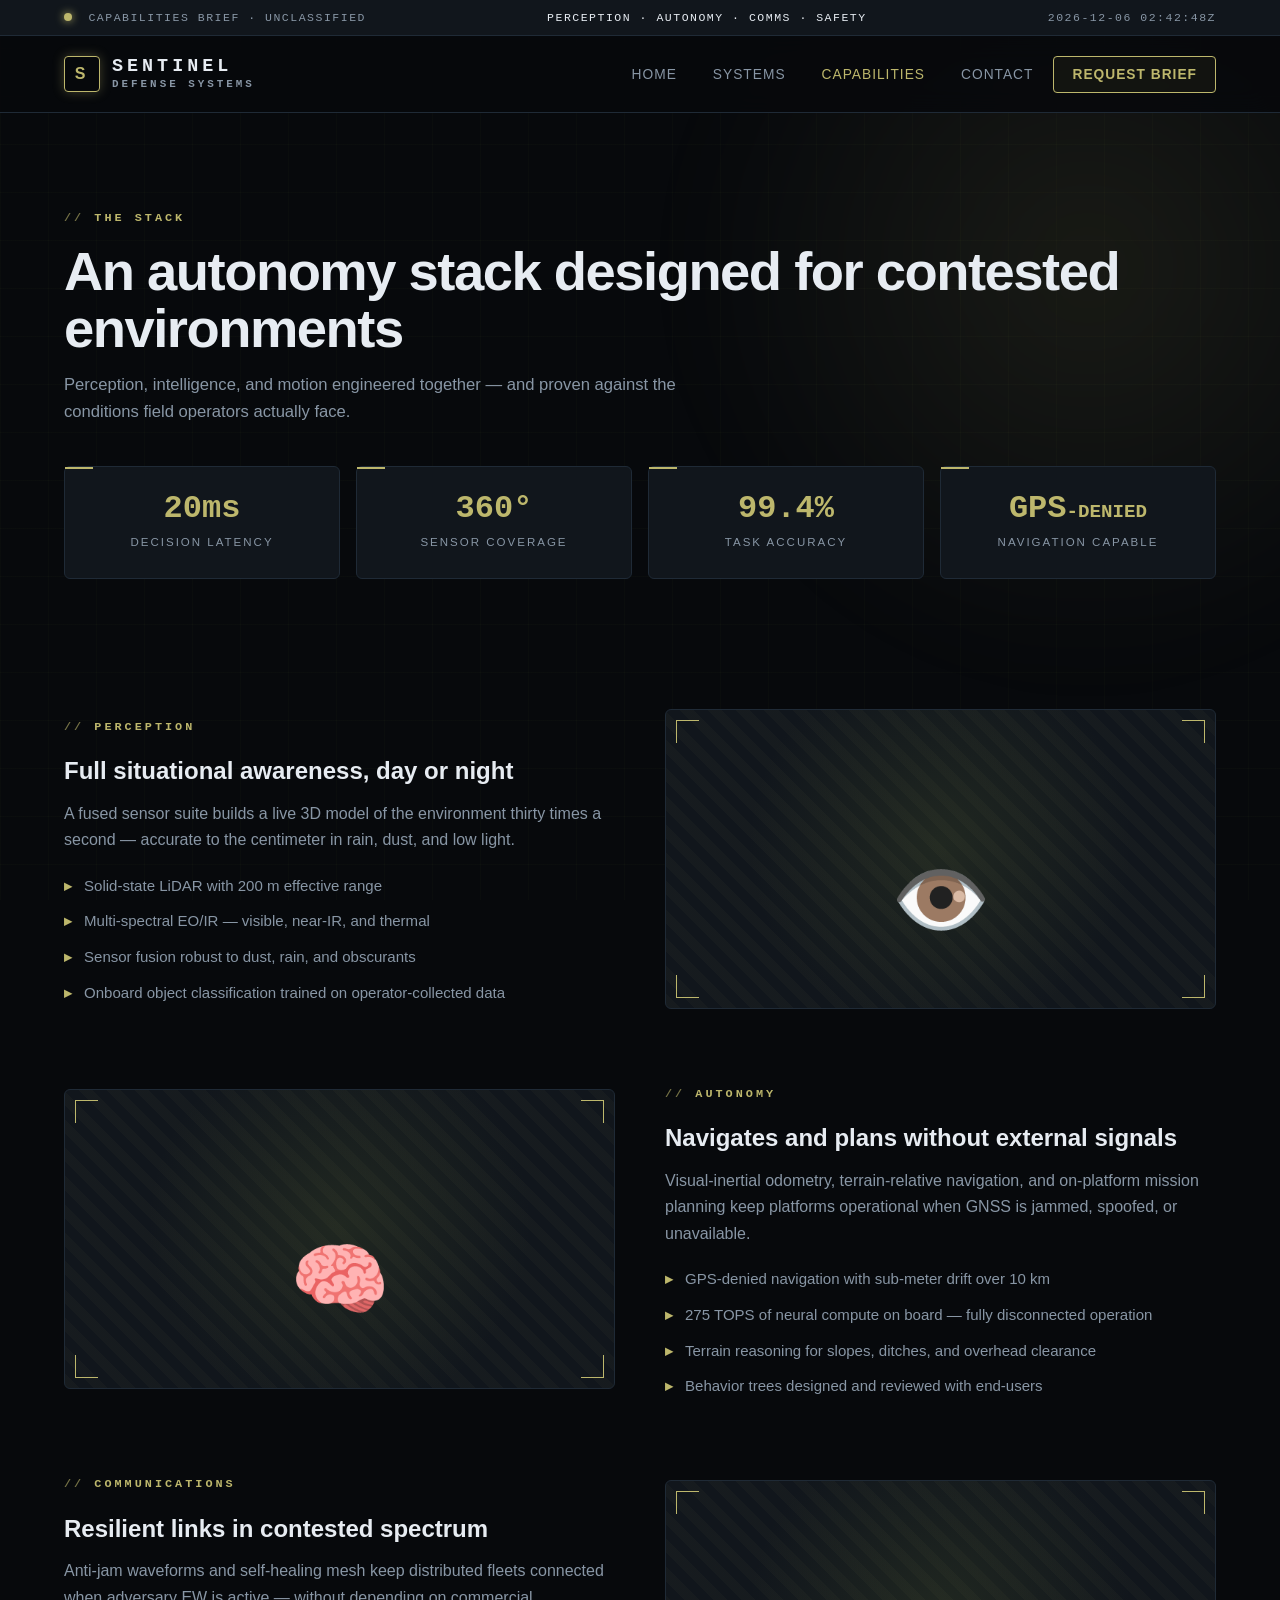
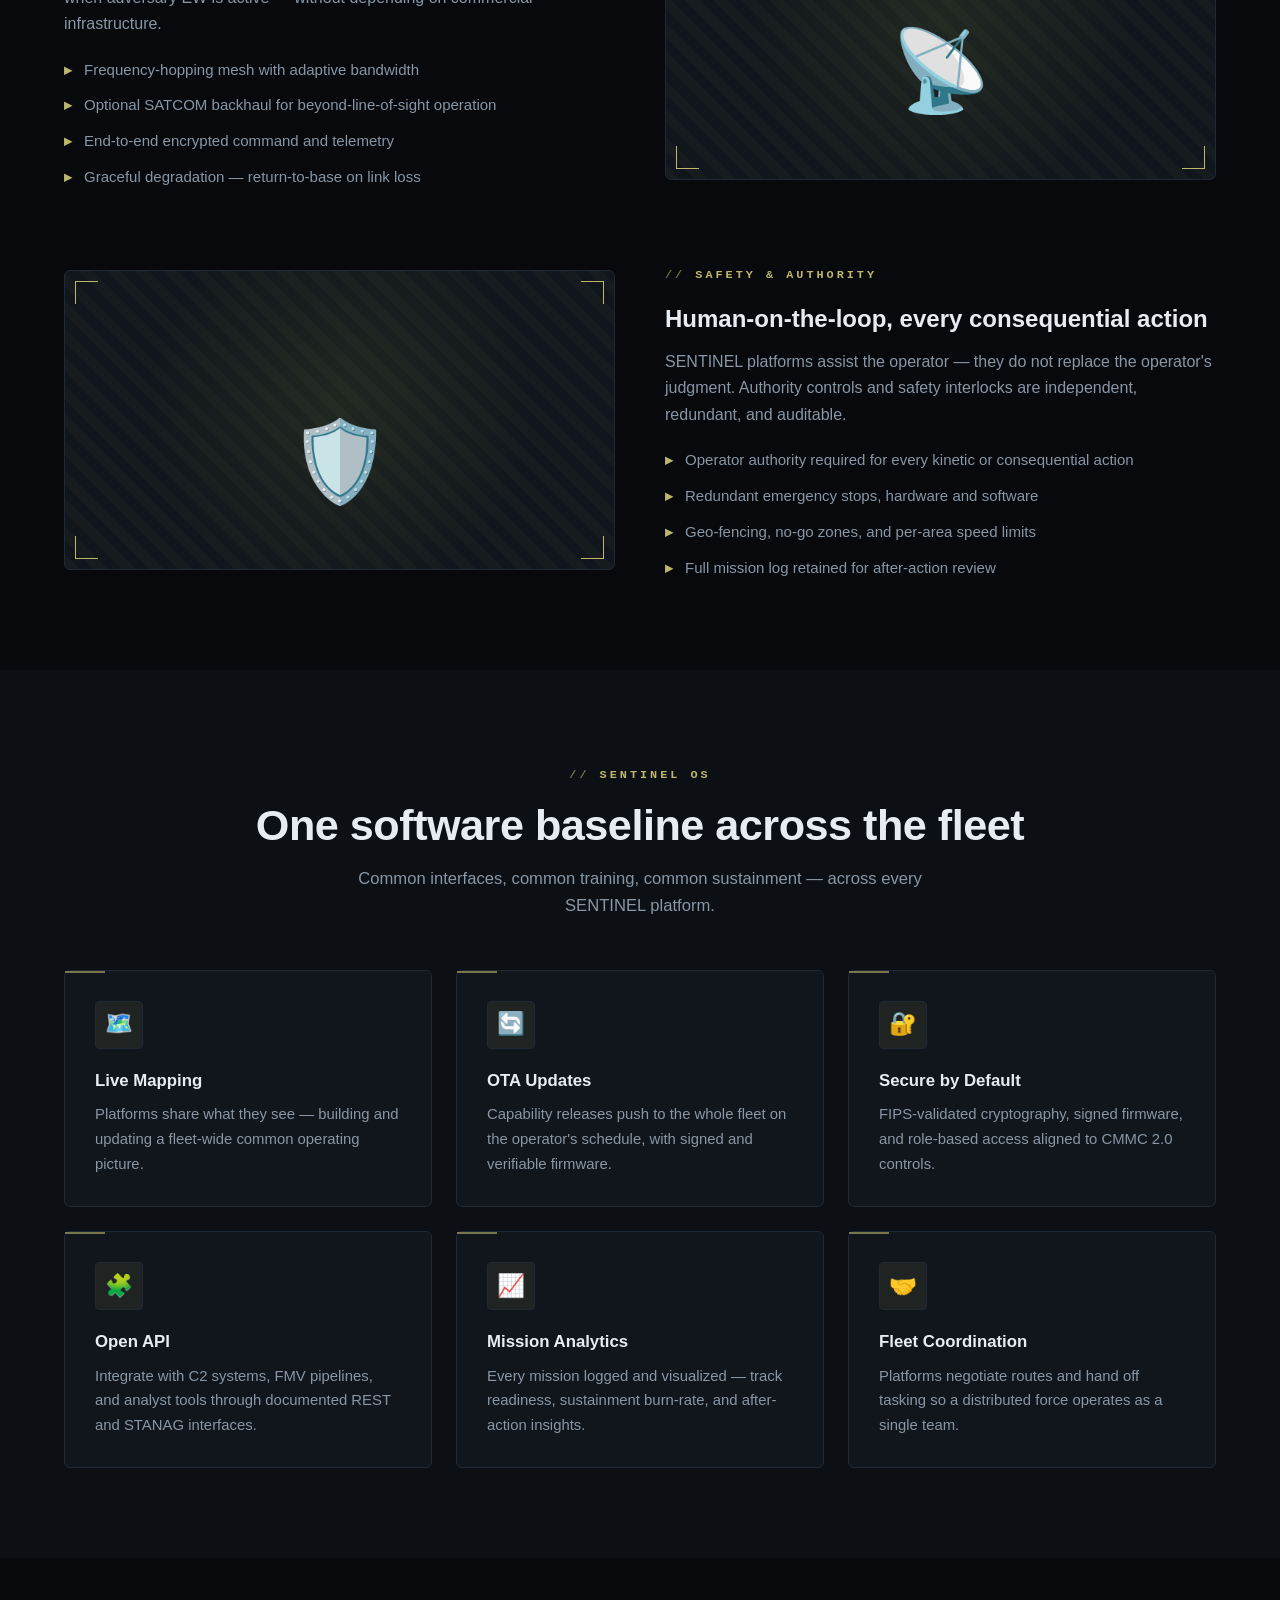
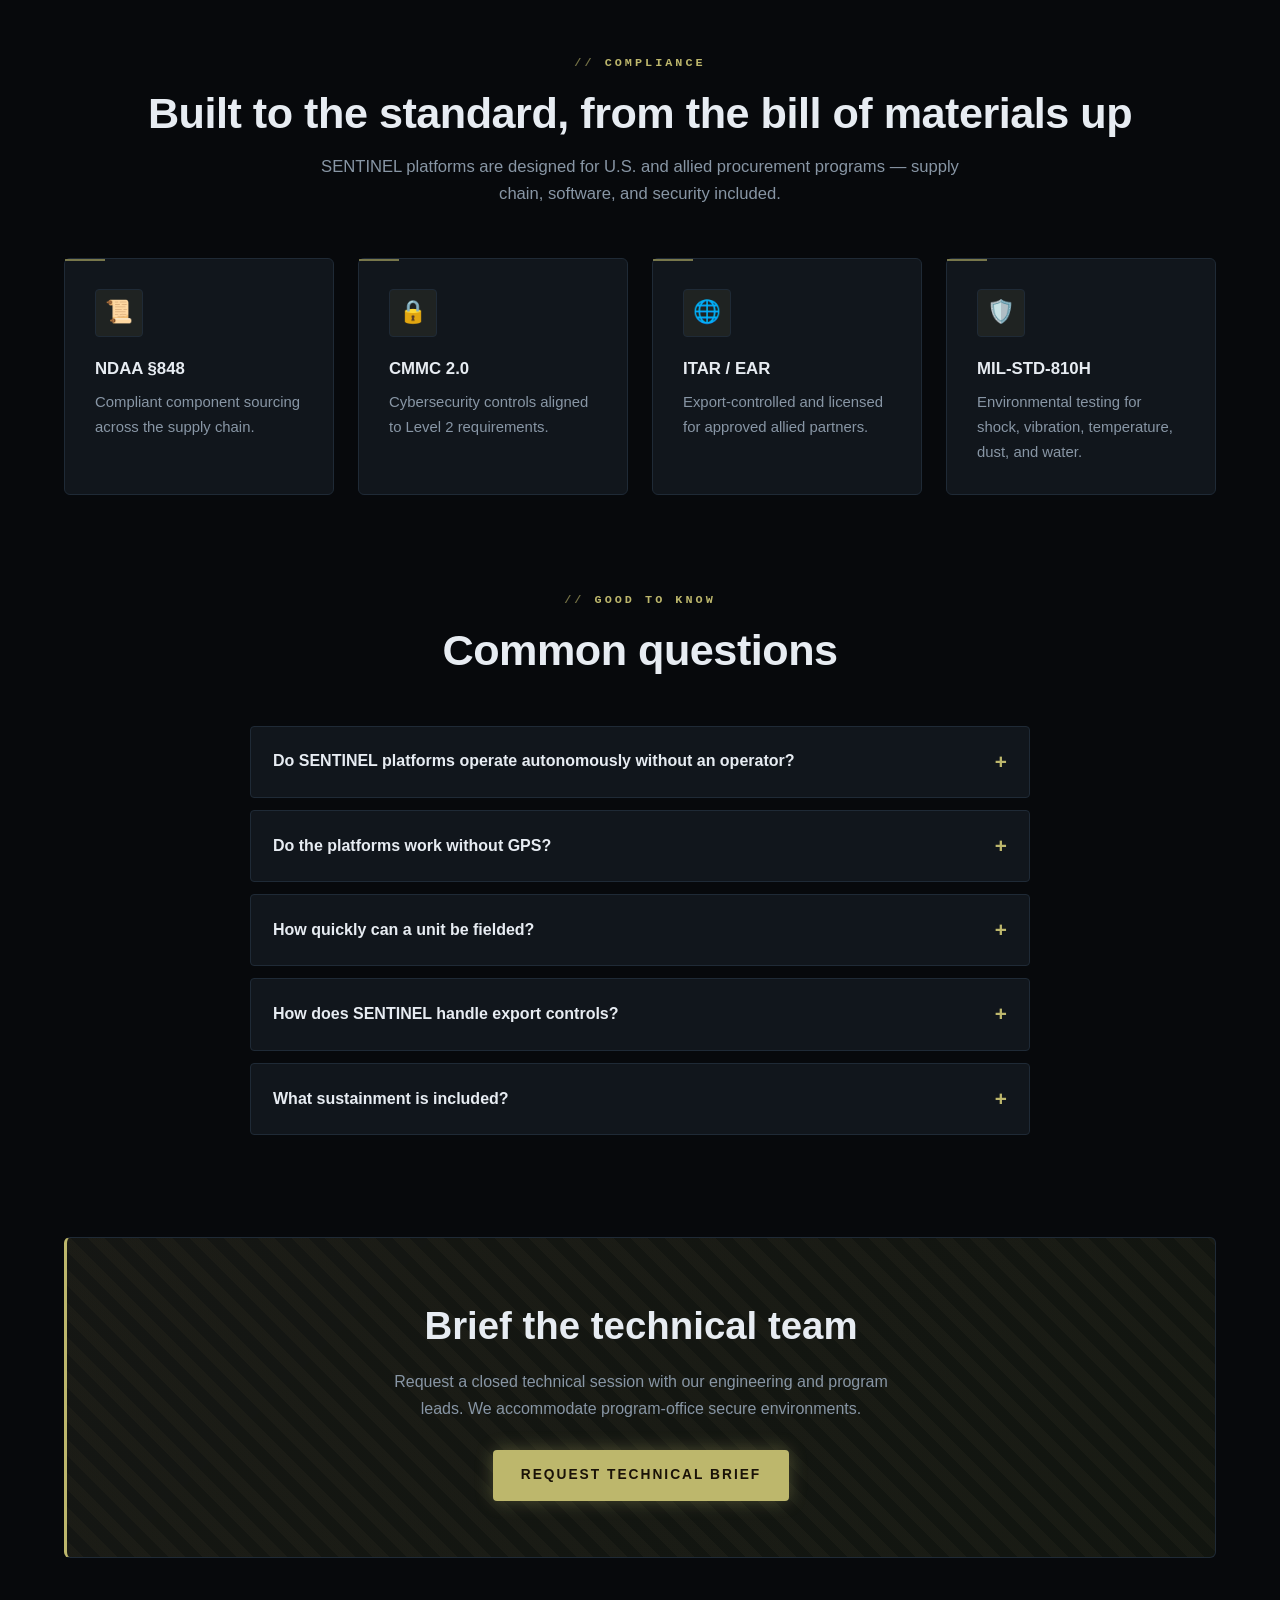
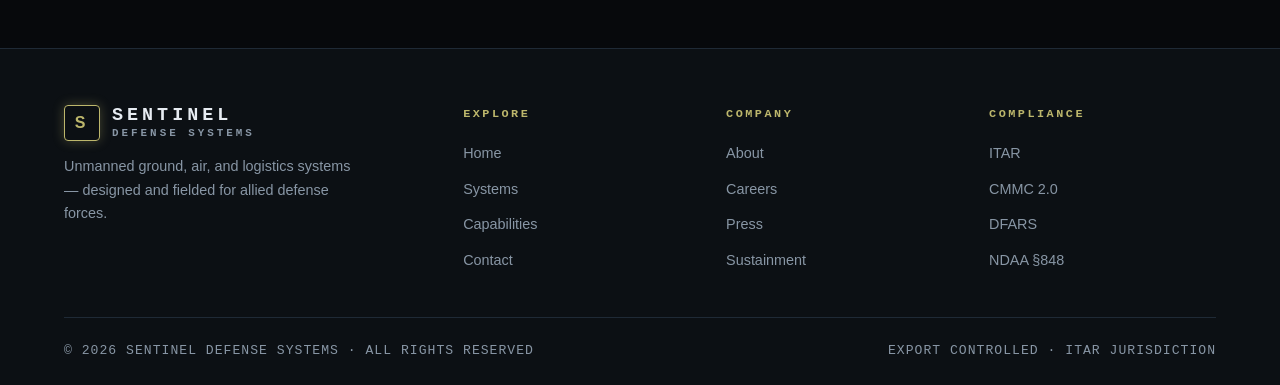
==== capabilities.html @ ebc7e2cc "Initial commit: SENTINEL Defense Systems static website Multi-page marketing site (HTML/CSS/vanilla " ====
<!DOCTYPE html>
<html lang="en">
<head>
<meta charset="UTF-8" />
<meta name="viewport" content="width=device-width, initial-scale=1.0" />
<title>Capabilities — SENTINEL Defense Systems</title>
<meta name="description" content="Inside the SENTINEL autonomy stack: GPS-denied navigation, resilient communications, onboard AI, and human-on-the-loop safety." />
<link rel="stylesheet" href="style.css" />
</head>
<body>

<!-- ALERT BAR -->
<div class="alert-bar">
  <div class="container">
    <span><span class="pulse"></span> CAPABILITIES BRIEF · UNCLASSIFIED</span>
    <span class="stat-line">PERCEPTION · AUTONOMY · COMMS · SAFETY</span>
    <span data-clock>—</span>
  </div>
</div>

<!-- NAVBAR -->
<nav class="nav">
  <div class="container nav-inner">
    <a href="index.html" class="logo">
      <span class="logo-mark">S</span>
      <div class="brand-stack">
        <span>SENTINEL</span>
        <span class="sub">DEFENSE SYSTEMS</span>
      </div>
    </a>
    <button class="nav-toggle" aria-label="Menu">☰</button>
    <ul class="nav-links">
      <li><a href="index.html">Home</a></li>
      <li><a href="systems.html">Systems</a></li>
      <li><a href="capabilities.html" class="active">Capabilities</a></li>
      <li><a href="contact.html">Contact</a></li>
      <li><a href="contact.html" class="nav-cta">Request Brief</a></li>
    </ul>
  </div>
</nav>

<!-- PAGE HERO -->
<header class="hero" style="padding:90px 0 40px;">
  <div class="container">
    <div class="section-head reveal" style="margin-bottom:0;">
      <span class="eyebrow">The Stack</span>
      <h1 class="section-title" style="font-size:clamp(2.2rem,4.6vw,3.4rem);">An autonomy stack designed for contested environments</h1>
      <p class="section-intro">Perception, intelligence, and motion engineered together — and proven against the conditions field operators actually face.</p>
    </div>
    <div class="metric-bar">
      <div class="metric reveal"><div class="big"><span data-count="20" data-suffix="ms">0</span></div><div class="cap">Decision latency</div></div>
      <div class="metric reveal"><div class="big"><span data-count="360" data-suffix="°">0</span></div><div class="cap">Sensor coverage</div></div>
      <div class="metric reveal"><div class="big"><span data-count="99.4" data-suffix="%">0</span></div><div class="cap">Task accuracy</div></div>
      <div class="metric reveal"><div class="big">GPS<span style="font-size:1.2rem;">-DENIED</span></div><div class="cap">Navigation capable</div></div>
    </div>
  </div>
</header>

<!-- CAPABILITY ROWS -->
<section>
  <div class="container">

    <div class="spec-row reveal">
      <div class="spec-text">
        <span class="eyebrow">Perception</span>
        <h3>Full situational awareness, day or night</h3>
        <p>A fused sensor suite builds a live 3D model of the environment thirty times a second — accurate to the centimeter in rain, dust, and low light.</p>
        <ul class="spec-list">
          <li>Solid-state LiDAR with 200 m effective range</li>
          <li>Multi-spectral EO/IR — visible, near-IR, and thermal</li>
          <li>Sensor fusion robust to dust, rain, and obscurants</li>
          <li>Onboard object classification trained on operator-collected data</li>
        </ul>
      </div>
      <div class="spec-visual"><span class="frame-corners"></span>👁️</div>
    </div>

    <div class="spec-row reverse reveal">
      <div class="spec-text">
        <span class="eyebrow">Autonomy</span>
        <h3>Navigates and plans without external signals</h3>
        <p>Visual-inertial odometry, terrain-relative navigation, and on-platform mission planning keep platforms operational when GNSS is jammed, spoofed, or unavailable.</p>
        <ul class="spec-list">
          <li>GPS-denied navigation with sub-meter drift over 10 km</li>
          <li>275 TOPS of neural compute on board — fully disconnected operation</li>
          <li>Terrain reasoning for slopes, ditches, and overhead clearance</li>
          <li>Behavior trees designed and reviewed with end-users</li>
        </ul>
      </div>
      <div class="spec-visual"><span class="frame-corners"></span>🧠</div>
    </div>

    <div class="spec-row reveal">
      <div class="spec-text">
        <span class="eyebrow">Communications</span>
        <h3>Resilient links in contested spectrum</h3>
        <p>Anti-jam waveforms and self-healing mesh keep distributed fleets connected when adversary EW is active — without depending on commercial infrastructure.</p>
        <ul class="spec-list">
          <li>Frequency-hopping mesh with adaptive bandwidth</li>
          <li>Optional SATCOM backhaul for beyond-line-of-sight operation</li>
          <li>End-to-end encrypted command and telemetry</li>
          <li>Graceful degradation — return-to-base on link loss</li>
        </ul>
      </div>
      <div class="spec-visual"><span class="frame-corners"></span>📡</div>
    </div>

    <div class="spec-row reverse reveal">
      <div class="spec-text">
        <span class="eyebrow">Safety &amp; Authority</span>
        <h3>Human-on-the-loop, every consequential action</h3>
        <p>SENTINEL platforms assist the operator — they do not replace the operator's judgment. Authority controls and safety interlocks are independent, redundant, and auditable.</p>
        <ul class="spec-list">
          <li>Operator authority required for every kinetic or consequential action</li>
          <li>Redundant emergency stops, hardware and software</li>
          <li>Geo-fencing, no-go zones, and per-area speed limits</li>
          <li>Full mission log retained for after-action review</li>
        </ul>
      </div>
      <div class="spec-visual"><span class="frame-corners"></span>🛡️</div>
    </div>

  </div>
</section>

<!-- STACK / OS -->
<section style="background:var(--bg-2);">
  <div class="container">
    <div class="section-head center reveal">
      <span class="eyebrow">SENTINEL OS</span>
      <h2 class="section-title">One software baseline across the fleet</h2>
      <p class="section-intro">Common interfaces, common training, common sustainment — across every SENTINEL platform.</p>
    </div>
    <div class="grid grid-3">
      <div class="card reveal">
        <div class="ico">🗺️</div>
        <h3>Live Mapping</h3>
        <p>Platforms share what they see — building and updating a fleet-wide common operating picture.</p>
      </div>
      <div class="card reveal">
        <div class="ico">🔄</div>
        <h3>OTA Updates</h3>
        <p>Capability releases push to the whole fleet on the operator's schedule, with signed and verifiable firmware.</p>
      </div>
      <div class="card reveal">
        <div class="ico">🔐</div>
        <h3>Secure by Default</h3>
        <p>FIPS-validated cryptography, signed firmware, and role-based access aligned to CMMC 2.0 controls.</p>
      </div>
      <div class="card reveal">
        <div class="ico">🧩</div>
        <h3>Open API</h3>
        <p>Integrate with C2 systems, FMV pipelines, and analyst tools through documented REST and STANAG interfaces.</p>
      </div>
      <div class="card reveal">
        <div class="ico">📈</div>
        <h3>Mission Analytics</h3>
        <p>Every mission logged and visualized — track readiness, sustainment burn-rate, and after-action insights.</p>
      </div>
      <div class="card reveal">
        <div class="ico">🤝</div>
        <h3>Fleet Coordination</h3>
        <p>Platforms negotiate routes and hand off tasking so a distributed force operates as a single team.</p>
      </div>
    </div>
  </div>
</section>

<!-- COMPLIANCE -->
<section>
  <div class="container">
    <div class="section-head center reveal">
      <span class="eyebrow">Compliance</span>
      <h2 class="section-title">Built to the standard, from the bill of materials up</h2>
      <p class="section-intro">SENTINEL platforms are designed for U.S. and allied procurement programs — supply chain, software, and security included.</p>
    </div>
    <div class="grid grid-4">
      <div class="card reveal"><div class="ico">📜</div><h3>NDAA §848</h3><p>Compliant component sourcing across the supply chain.</p></div>
      <div class="card reveal"><div class="ico">🔒</div><h3>CMMC 2.0</h3><p>Cybersecurity controls aligned to Level 2 requirements.</p></div>
      <div class="card reveal"><div class="ico">🌐</div><h3>ITAR / EAR</h3><p>Export-controlled and licensed for approved allied partners.</p></div>
      <div class="card reveal"><div class="ico">🛡️</div><h3>MIL-STD-810H</h3><p>Environmental testing for shock, vibration, temperature, dust, and water.</p></div>
    </div>
  </div>
</section>

<!-- FAQ -->
<section style="padding-top:0;">
  <div class="container">
    <div class="section-head center reveal">
      <span class="eyebrow">Good to know</span>
      <h2 class="section-title">Common questions</h2>
    </div>
    <div style="max-width:780px;margin:0 auto;">
      <div class="faq-item reveal">
        <div class="faq-q">Do SENTINEL platforms operate autonomously without an operator? <span class="plus">+</span></div>
        <div class="faq-a">Platforms execute navigation, mapping, and sensor tasks autonomously, but every consequential action — kinetic effects, payload release, or interaction with humans — requires explicit operator authority. We design for human-on-the-loop, not human-out-of-the-loop.</div>
      </div>
      <div class="faq-item reveal">
        <div class="faq-q">Do the platforms work without GPS? <span class="plus">+</span></div>
        <div class="faq-a">Yes. Visual-inertial odometry and terrain-relative navigation maintain sub-meter accuracy over kilometers in GNSS-denied environments. GPS is used when available but never required.</div>
      </div>
      <div class="faq-item reveal">
        <div class="faq-q">How quickly can a unit be fielded? <span class="plus">+</span></div>
        <div class="faq-a">Crate to operational in under an hour with a two-person team. Initial operator training is a two-day course; sustainment training is built into the platform itself.</div>
      </div>
      <div class="faq-item reveal">
        <div class="faq-q">How does SENTINEL handle export controls? <span class="plus">+</span></div>
        <div class="faq-a">All SENTINEL platforms are export controlled under ITAR. International sales require an approved license. We work with partner-nation procurement offices and FMS channels throughout the process.</div>
      </div>
      <div class="faq-item reveal">
        <div class="faq-q">What sustainment is included? <span class="plus">+</span></div>
        <div class="faq-a">Every unit ships with five years of spares, training, and 24/7 engineering support. Mean repair time is under two hours at the field level using line-replaceable units.</div>
      </div>
    </div>
  </div>
</section>

<!-- CTA -->
<section style="padding-top:0;">
  <div class="container">
    <div class="cta-strip reveal">
      <h2>Brief the technical team</h2>
      <p>Request a closed technical session with our engineering and program leads. We accommodate program-office secure environments.</p>
      <a href="contact.html" class="btn btn-primary">Request Technical Brief</a>
    </div>
  </div>
</section>

<!-- FOOTER -->
<footer class="footer">
  <div class="container">
    <div class="footer-grid">
      <div>
        <a href="index.html" class="logo">
          <span class="logo-mark">S</span>
          <div class="brand-stack">
            <span>SENTINEL</span>
            <span class="sub">DEFENSE SYSTEMS</span>
          </div>
        </a>
        <p class="tag">Unmanned ground, air, and logistics systems — designed and fielded for allied defense forces.</p>
      </div>
      <div>
        <h4>Explore</h4>
        <ul>
          <li><a href="index.html">Home</a></li>
          <li><a href="systems.html">Systems</a></li>
          <li><a href="capabilities.html">Capabilities</a></li>
          <li><a href="contact.html">Contact</a></li>
        </ul>
      </div>
      <div>
        <h4>Company</h4>
        <ul>
          <li><a href="index.html#about">About</a></li>
          <li><a href="contact.html">Careers</a></li>
          <li><a href="contact.html">Press</a></li>
          <li><a href="contact.html">Sustainment</a></li>
        </ul>
      </div>
      <div>
        <h4>Compliance</h4>
        <ul>
          <li><a href="contact.html">ITAR</a></li>
          <li><a href="contact.html">CMMC 2.0</a></li>
          <li><a href="contact.html">DFARS</a></li>
          <li><a href="contact.html">NDAA §848</a></li>
        </ul>
      </div>
    </div>
    <div class="footer-bottom">
      <span>© <span data-year>2026</span> SENTINEL DEFENSE SYSTEMS · ALL RIGHTS RESERVED</span>
      <span>EXPORT CONTROLLED · ITAR JURISDICTION</span>
    </div>
  </div>
</footer>

<script src="script.js"></script>
</body>
</html>
---- style.css ----
/* ============================================
   SENTINEL Defense Systems — Tactical Dark Theme
   Shared stylesheet for all pages
   ============================================ */

:root {
  --bg: #07090c;
  --bg-2: #0c1014;
  --panel: #11161c;
  --panel-2: #161d24;
  --border: #1f2a36;
  --text: #e7ecf2;
  --muted: #8896a5;
  --amber: #BDB76C;
  --amber-dim: #8a8447;
  --olive: #708238;
  --steel: #6b8aa6;
  --danger: #c64a3b;
  --glow: rgba(189, 183, 108, 0.32);
  --radius: 6px;
  --maxw: 1200px;
  --font: "Inter", "Segoe UI", "Helvetica Neue", Arial, sans-serif;
  --mono: "JetBrains Mono", "Consolas", "Menlo", monospace;
}

* { margin: 0; padding: 0; box-sizing: border-box; }

html { scroll-behavior: smooth; }

body {
  background: var(--bg);
  color: var(--text);
  font-family: var(--font);
  line-height: 1.65;
  overflow-x: hidden;
  -webkit-font-smoothing: antialiased;
}

/* Tactical grid + topo backdrop */
body::before {
  content: "";
  position: fixed;
  inset: 0;
  background-image:
    linear-gradient(rgba(112, 130, 56, 0.04) 1px, transparent 1px),
    linear-gradient(90deg, rgba(112, 130, 56, 0.04) 1px, transparent 1px);
  background-size: 48px 48px;
  z-index: -2;
  pointer-events: none;
}
body::after {
  content: "";
  position: fixed;
  top: -20%;
  right: -20%;
  width: 70vw;
  height: 70vw;
  background:
    radial-gradient(circle, rgba(189, 183, 108, 0.10), transparent 65%);
  filter: blur(40px);
  z-index: -1;
  pointer-events: none;
}

a { color: inherit; text-decoration: none; }
img { max-width: 100%; display: block; }

.container {
  width: 100%;
  max-width: var(--maxw);
  margin: 0 auto;
  padding: 0 24px;
}

/* ============================================
   ALERT BAR
   ============================================ */
.alert-bar {
  background: var(--panel);
  border-bottom: 1px solid var(--border);
  font-family: var(--mono);
  font-size: 0.72rem;
  letter-spacing: 1.5px;
  text-transform: uppercase;
  color: var(--muted);
}
.alert-bar .container {
  display: flex;
  justify-content: space-between;
  align-items: center;
  padding-top: 8px;
  padding-bottom: 8px;
  flex-wrap: wrap;
  gap: 8px;
}
.alert-bar .pulse {
  display: inline-block;
  width: 8px;
  height: 8px;
  border-radius: 50%;
  background: var(--amber);
  margin-right: 8px;
  box-shadow: 0 0 8px var(--amber);
  animation: pulse 2s ease-in-out infinite;
}
@keyframes pulse {
  0%,100% { opacity: 1; }
  50% { opacity: 0.35; }
}
.alert-bar .stat-line { color: var(--text); }
.alert-bar .stat-line strong { color: var(--amber); font-weight: 600; }

/* ============================================
   NAVBAR
   ============================================ */
.nav {
  position: sticky;
  top: 0;
  z-index: 100;
  background: rgba(7, 9, 12, 0.88);
  backdrop-filter: blur(12px);
  border-bottom: 1px solid var(--border);
}
.nav-inner {
  display: flex;
  align-items: center;
  justify-content: space-between;
  height: 76px;
}
.logo {
  display: flex;
  align-items: center;
  gap: 12px;
  font-weight: 800;
  font-size: 1.15rem;
  letter-spacing: 4px;
  font-family: var(--mono);
}
.logo-mark {
  width: 36px;
  height: 36px;
  display: grid;
  place-items: center;
  border: 1.5px solid var(--amber);
  border-radius: 4px;
  color: var(--amber);
  box-shadow: 0 0 12px var(--glow);
  font-size: 1rem;
  font-family: var(--font);
  font-weight: 800;
}
.logo .sub {
  color: var(--muted);
  font-size: 0.68rem;
  letter-spacing: 3px;
  display: block;
  margin-top: 2px;
}
.logo .brand-stack { line-height: 1; }
.logo .brand-stack span:first-child { color: var(--text); }

.nav-links {
  display: flex;
  gap: 4px;
  list-style: none;
  align-items: center;
}
.nav-links a {
  padding: 9px 16px;
  border-radius: 4px;
  font-size: 0.86rem;
  font-weight: 500;
  letter-spacing: 1px;
  text-transform: uppercase;
  color: var(--muted);
  transition: color 0.2s, background 0.2s;
}
.nav-links a:hover { color: var(--text); background: var(--panel-2); }
.nav-links a.active { color: var(--amber); }

.nav-cta {
  padding: 10px 18px !important;
  border: 1px solid var(--amber);
  border-radius: 4px;
  color: var(--amber) !important;
  background: rgba(189, 183, 108, 0.06);
  font-weight: 700 !important;
}
.nav-cta:hover {
  background: var(--amber) !important;
  color: #1a1207 !important;
  box-shadow: 0 0 18px var(--glow);
}

.nav-toggle {
  display: none;
  background: none;
  border: 1px solid var(--border);
  border-radius: 4px;
  color: var(--text);
  font-size: 1.4rem;
  width: 44px;
  height: 44px;
  cursor: pointer;
}

/* ============================================
   BUTTONS
   ============================================ */
.btn {
  display: inline-block;
  padding: 14px 28px;
  border-radius: 4px;
  font-weight: 700;
  font-size: 0.86rem;
  letter-spacing: 2px;
  text-transform: uppercase;
  cursor: pointer;
  border: none;
  transition: transform 0.15s, box-shadow 0.2s, background 0.2s;
}
.btn-primary {
  background: var(--amber);
  color: #1a1207;
  box-shadow: 0 0 18px var(--glow);
}
.btn-primary:hover { transform: translateY(-2px); box-shadow: 0 0 28px var(--glow); }
.btn-ghost {
  background: transparent;
  border: 1px solid var(--border);
  color: var(--text);
}
.btn-ghost:hover { border-color: var(--amber); color: var(--amber); }

/* ============================================
   SECTION HELPERS
   ============================================ */
section { padding: 90px 0; position: relative; }

.eyebrow {
  display: inline-block;
  font-family: var(--mono);
  font-size: 0.74rem;
  letter-spacing: 3px;
  text-transform: uppercase;
  color: var(--amber);
  font-weight: 600;
  margin-bottom: 14px;
}
.eyebrow::before { content: "// "; opacity: 0.6; }

.section-title {
  font-size: clamp(1.8rem, 3.6vw, 2.7rem);
  font-weight: 800;
  line-height: 1.18;
  letter-spacing: -0.5px;
}
.section-intro {
  color: var(--muted);
  max-width: 640px;
  margin-top: 14px;
  font-size: 1.04rem;
}
.section-head { margin-bottom: 50px; }
.center { text-align: center; }
.center .section-intro { margin-left: auto; margin-right: auto; }

/* ============================================
   HERO
   ============================================ */
.hero {
  padding: 100px 0 90px;
  position: relative;
  overflow: hidden;
}
.hero-grid {
  display: grid;
  grid-template-columns: 1.05fr 0.95fr;
  gap: 56px;
  align-items: center;
}
.hero-badge {
  display: inline-flex;
  align-items: center;
  gap: 10px;
  padding: 7px 16px;
  border: 1px solid var(--border);
  border-radius: 4px;
  font-family: var(--mono);
  font-size: 0.74rem;
  letter-spacing: 2px;
  text-transform: uppercase;
  color: var(--muted);
  margin-bottom: 22px;
  background: var(--panel);
}
.hero-badge .dot {
  width: 8px; height: 8px; border-radius: 50%;
  background: var(--amber);
  box-shadow: 0 0 10px var(--amber);
}
.hero h1 {
  font-size: clamp(2.4rem, 5.4vw, 4rem);
  font-weight: 800;
  line-height: 1.05;
  letter-spacing: -1.5px;
}
.hero h1 .accent {
  color: var(--amber);
  position: relative;
  display: inline-block;
}
.hero p.lead {
  color: var(--muted);
  font-size: 1.12rem;
  margin: 22px 0 32px;
  max-width: 520px;
}
.hero-actions { display: flex; gap: 14px; flex-wrap: wrap; }
.hero-stats {
  display: flex;
  gap: 40px;
  margin-top: 50px;
  flex-wrap: wrap;
  padding-top: 30px;
  border-top: 1px solid var(--border);
}
.stat .num {
  font-family: var(--mono);
  font-size: 1.85rem;
  font-weight: 700;
  color: var(--amber);
  line-height: 1;
}
.stat .label {
  font-size: 0.74rem;
  color: var(--muted);
  letter-spacing: 2px;
  text-transform: uppercase;
  margin-top: 6px;
}

/* Hero visual — targeting reticle */
.hero-visual {
  position: relative;
  height: 440px;
  display: grid;
  place-items: center;
}
.reticle {
  width: 320px;
  height: 320px;
  border: 1.5px solid var(--amber);
  border-radius: 50%;
  position: relative;
  box-shadow: 0 0 50px rgba(189, 183, 108, 0.2), inset 0 0 50px rgba(0,0,0,0.6);
  background:
    radial-gradient(circle at 45% 40%, rgba(189,183,108,0.10), transparent 65%),
    radial-gradient(circle at 65% 70%, rgba(112,130,56,0.18), transparent 60%),
    var(--panel);
  display: grid;
  place-items: center;
}
.reticle::before, .reticle::after {
  content: "";
  position: absolute;
  background: var(--amber);
  opacity: 0.7;
}
.reticle::before { left: 50%; top: -16px; bottom: -16px; width: 1px; transform: translateX(-50%); }
.reticle::after { top: 50%; left: -16px; right: -16px; height: 1px; transform: translateY(-50%); }
.reticle .inner {
  width: 90px;
  height: 90px;
  border: 1px dashed var(--amber);
  border-radius: 50%;
  display: grid;
  place-items: center;
  font-size: 2.6rem;
  animation: pulse 3s ease-in-out infinite;
}
.ring {
  position: absolute;
  border: 1px dashed var(--amber-dim);
  border-radius: 50%;
  opacity: 0.35;
}
.ring.r1 { width: 380px; height: 380px; animation: spin 22s linear infinite; }
.ring.r2 { width: 450px; height: 450px; border-style: dotted; animation: spin 32s linear infinite reverse; }
.coord {
  position: absolute;
  font-family: var(--mono);
  font-size: 0.7rem;
  color: var(--amber);
  opacity: 0.8;
  letter-spacing: 1px;
}
.coord.tl { top: 10px; left: 10px; }
.coord.tr { top: 10px; right: 10px; }
.coord.bl { bottom: 10px; left: 10px; }
.coord.br { bottom: 10px; right: 10px; }

@keyframes spin { to { transform: rotate(360deg); } }

/* ============================================
   ABOUT
   ============================================ */
.about-grid {
  display: grid;
  grid-template-columns: 1fr 1fr;
  gap: 60px;
  align-items: center;
}
.about-visual {
  background: var(--panel);
  border: 1px solid var(--border);
  border-radius: var(--radius);
  padding: 36px;
  display: grid;
  grid-template-columns: 1fr 1fr;
  gap: 16px;
}
.about-cell {
  background: var(--panel-2);
  border: 1px solid var(--border);
  border-radius: 4px;
  padding: 22px 18px;
  text-align: center;
}
.about-cell .ico { font-size: 1.7rem; }
.about-cell .t { font-weight: 700; margin-top: 8px; font-size: 0.95rem; }
.about-cell .d { font-size: 0.78rem; color: var(--muted); font-family: var(--mono); letter-spacing: 1px; margin-top: 2px; }

.about-text h3 {
  margin-top: 26px;
  font-size: 1.1rem;
  font-family: var(--mono);
  letter-spacing: 1.5px;
  text-transform: uppercase;
  color: var(--amber);
}
.about-text p { color: var(--muted); margin-top: 8px; }

/* ============================================
   CARDS / GRID
   ============================================ */
.grid {
  display: grid;
  gap: 24px;
}
.grid-3 { grid-template-columns: repeat(3, 1fr); }
.grid-2 { grid-template-columns: repeat(2, 1fr); }
.grid-4 { grid-template-columns: repeat(4, 1fr); }

.card {
  background: var(--panel);
  border: 1px solid var(--border);
  border-radius: var(--radius);
  padding: 30px;
  transition: transform 0.2s, border-color 0.2s, box-shadow 0.2s;
  position: relative;
}
.card::before {
  content: "";
  position: absolute;
  top: 0; left: 0;
  width: 40px;
  height: 2px;
  background: var(--amber);
  opacity: 0.6;
}
.card:hover {
  transform: translateY(-4px);
  border-color: var(--amber-dim);
  box-shadow: 0 14px 40px rgba(0, 0, 0, 0.5);
}
.card .ico {
  width: 48px;
  height: 48px;
  display: grid;
  place-items: center;
  border-radius: 4px;
  background: rgba(189, 183, 108, 0.08);
  border: 1px solid var(--border);
  font-size: 1.4rem;
  margin-bottom: 18px;
}
.card h3 { font-size: 1.05rem; font-weight: 700; }
.card p { color: var(--muted); margin-top: 8px; font-size: 0.93rem; }

/* System / product cards */
.product-card {
  background: var(--panel);
  border: 1px solid var(--border);
  border-radius: var(--radius);
  overflow: hidden;
  transition: transform 0.2s, border-color 0.2s, box-shadow 0.2s;
  position: relative;
}
.product-card::before {
  content: "";
  position: absolute;
  top: 0; left: 0;
  width: 60px;
  height: 2px;
  background: var(--amber);
  z-index: 2;
}
.product-card:hover {
  transform: translateY(-4px);
  border-color: var(--amber-dim);
  box-shadow: 0 16px 44px rgba(0,0,0,0.55);
}
.product-art {
  height: 210px;
  display: grid;
  place-items: center;
  font-size: 4.4rem;
  background:
    repeating-linear-gradient(45deg, rgba(189,183,108,0.03) 0 10px, transparent 10px 20px),
    radial-gradient(circle at 50% 50%, rgba(189,183,108,0.12), transparent 65%),
    var(--panel-2);
  border-bottom: 1px solid var(--border);
  position: relative;
}
.product-art .designation {
  position: absolute;
  top: 14px;
  right: 14px;
  font-family: var(--mono);
  font-size: 0.7rem;
  letter-spacing: 1.5px;
  color: var(--amber);
  background: rgba(0,0,0,0.5);
  padding: 4px 8px;
  border: 1px solid var(--border);
  border-radius: 3px;
}
.product-body { padding: 28px; }
.product-tag {
  font-family: var(--mono);
  font-size: 0.72rem;
  letter-spacing: 2px;
  text-transform: uppercase;
  color: var(--amber);
  font-weight: 600;
}
.product-body h3 { font-size: 1.4rem; margin: 8px 0 12px; font-weight: 800; }
.product-body p { color: var(--muted); font-size: 0.94rem; }
.product-specs {
  list-style: none;
  margin: 20px 0 4px;
  display: flex;
  flex-direction: column;
  gap: 8px;
}
.product-specs li {
  display: flex;
  justify-content: space-between;
  font-size: 0.84rem;
  padding-bottom: 8px;
  border-bottom: 1px solid var(--border);
  font-family: var(--mono);
  letter-spacing: 0.5px;
}
.product-specs li span:first-child { color: var(--muted); text-transform: uppercase; font-size: 0.74rem; letter-spacing: 1.5px; }
.product-specs li span:last-child { color: var(--text); font-weight: 600; }
.action-row {
  display: flex;
  align-items: center;
  justify-content: space-between;
  margin-top: 22px;
}
.classification {
  font-family: var(--mono);
  font-size: 0.7rem;
  letter-spacing: 1.5px;
  color: var(--muted);
}

/* ============================================
   CAPABILITY / SPEC ROWS
   ============================================ */
.spec-row {
  display: grid;
  grid-template-columns: 1fr 1fr;
  gap: 50px;
  align-items: center;
  margin-bottom: 70px;
}
.spec-row:last-child { margin-bottom: 0; }
.spec-row.reverse .spec-visual { order: -1; }
.spec-visual {
  background: var(--panel);
  border: 1px solid var(--border);
  border-radius: var(--radius);
  height: 300px;
  display: grid;
  place-items: center;
  font-size: 5rem;
  background-image:
    repeating-linear-gradient(45deg, rgba(189,183,108,0.03) 0 10px, transparent 10px 20px),
    radial-gradient(circle at 50% 45%, rgba(112,130,56,0.16), transparent 60%);
  position: relative;
}
.spec-visual .frame-corners::before,
.spec-visual .frame-corners::after,
.spec-visual::before,
.spec-visual::after {
  content: "";
  position: absolute;
  width: 22px;
  height: 22px;
  border: 1.5px solid var(--amber);
}
.spec-visual::before { top: 10px; left: 10px; border-right: none; border-bottom: none; }
.spec-visual::after { top: 10px; right: 10px; border-left: none; border-bottom: none; }
.spec-visual .frame-corners::before { bottom: 10px; left: 10px; border-right: none; border-top: none; }
.spec-visual .frame-corners::after { bottom: 10px; right: 10px; border-left: none; border-top: none; }

.spec-text h3 { font-size: 1.5rem; font-weight: 800; }
.spec-text p { color: var(--muted); margin-top: 10px; }
.spec-list { list-style: none; margin-top: 20px; display: flex; flex-direction: column; gap: 11px; }
.spec-list li {
  display: flex; gap: 12px; align-items: flex-start;
  font-size: 0.94rem; color: var(--muted);
}
.spec-list li::before {
  content: "▸"; color: var(--amber); font-weight: 700;
}

.metric-bar {
  display: grid;
  grid-template-columns: repeat(4, 1fr);
  gap: 16px;
  margin-top: 40px;
}
.metric {
  background: var(--panel);
  border: 1px solid var(--border);
  border-radius: var(--radius);
  padding: 26px 18px;
  text-align: center;
  position: relative;
}
.metric::before {
  content: "";
  position: absolute;
  top: 0; left: 0;
  width: 28px;
  height: 2px;
  background: var(--amber);
}
.metric .big {
  font-family: var(--mono);
  font-size: 2rem;
  font-weight: 700;
  color: var(--amber);
  line-height: 1;
}
.metric .cap {
  font-size: 0.72rem;
  color: var(--muted);
  margin-top: 8px;
  letter-spacing: 2px;
  text-transform: uppercase;
}

/* ============================================
   CTA STRIP
   ============================================ */
.cta-strip {
  background:
    repeating-linear-gradient(45deg, rgba(189,183,108,0.04) 0 12px, transparent 12px 24px),
    linear-gradient(135deg, rgba(189, 183, 108, 0.08), rgba(112, 130, 56, 0.10));
  border: 1px solid var(--border);
  border-left: 3px solid var(--amber);
  border-radius: 6px;
  padding: 56px 48px;
  text-align: center;
}
.cta-strip h2 { font-size: clamp(1.7rem, 3.4vw, 2.4rem); font-weight: 800; }
.cta-strip p { color: var(--muted); margin: 12px auto 28px; max-width: 540px; }

/* ============================================
   CONTACT
   ============================================ */
.contact-grid {
  display: grid;
  grid-template-columns: 0.9fr 1.1fr;
  gap: 48px;
}
.contact-info .info-item {
  display: flex;
  gap: 16px;
  padding: 22px 0;
  border-bottom: 1px solid var(--border);
}
.contact-info .info-item:last-child { border-bottom: none; }
.info-ico {
  width: 46px; height: 46px;
  flex-shrink: 0;
  display: grid; place-items: center;
  border-radius: 4px;
  background: rgba(189,183,108,0.08);
  border: 1px solid var(--border);
  font-size: 1.2rem;
}
.info-item .it-title { font-weight: 700; font-size: 0.85rem; letter-spacing: 1.5px; text-transform: uppercase; color: var(--amber); }
.info-item .it-sub { color: var(--muted); font-size: 0.92rem; font-family: var(--mono); margin-top: 4px; }

.form {
  background: var(--panel);
  border: 1px solid var(--border);
  border-radius: var(--radius);
  padding: 36px;
  border-left: 3px solid var(--amber);
}
.field { margin-bottom: 18px; }
.field label {
  display: block;
  font-size: 0.74rem;
  font-weight: 700;
  letter-spacing: 2px;
  text-transform: uppercase;
  margin-bottom: 8px;
  color: var(--amber);
  font-family: var(--mono);
}
.field input,
.field select,
.field textarea {
  width: 100%;
  background: var(--bg-2);
  border: 1px solid var(--border);
  border-radius: 4px;
  padding: 12px 14px;
  color: var(--text);
  font-family: var(--font);
  font-size: 0.95rem;
  transition: border-color 0.2s, box-shadow 0.2s;
}
.field input:focus,
.field select:focus,
.field textarea:focus {
  outline: none;
  border-color: var(--amber);
  box-shadow: 0 0 0 3px rgba(189, 183, 108, 0.12);
}
.field textarea { resize: vertical; min-height: 120px; }
.form-row { display: grid; grid-template-columns: 1fr 1fr; gap: 16px; }
.form-note {
  display: none;
  margin-top: 14px;
  padding: 12px 14px;
  border-radius: 4px;
  background: rgba(189, 183, 108, 0.1);
  border: 1px solid var(--amber-dim);
  color: var(--amber);
  font-size: 0.88rem;
  font-family: var(--mono);
  letter-spacing: 1px;
}
.form-note.show { display: block; }
.itar-notice {
  margin-top: 14px;
  padding: 14px 16px;
  border: 1px dashed var(--border);
  border-radius: 4px;
  font-size: 0.8rem;
  color: var(--muted);
  line-height: 1.55;
}

/* ============================================
   FAQ
   ============================================ */
.faq-item {
  background: var(--panel);
  border: 1px solid var(--border);
  border-radius: 4px;
  margin-bottom: 12px;
  overflow: hidden;
}
.faq-q {
  padding: 18px 22px;
  font-weight: 600;
  cursor: pointer;
  display: flex;
  justify-content: space-between;
  align-items: center;
}
.faq-q .plus { color: var(--amber); font-size: 1.3rem; transition: transform 0.2s; }
.faq-item.open .faq-q .plus { transform: rotate(45deg); }
.faq-a {
  max-height: 0;
  overflow: hidden;
  transition: max-height 0.3s ease;
  color: var(--muted);
  padding: 0 22px;
  font-size: 0.94rem;
}
.faq-item.open .faq-a { max-height: 280px; padding-bottom: 20px; }

/* ============================================
   FOOTER
   ============================================ */
.footer {
  border-top: 1px solid var(--border);
  background: var(--bg-2);
  padding: 56px 0 30px;
}
.footer-grid {
  display: grid;
  grid-template-columns: 1.6fr 1fr 1fr 1fr;
  gap: 36px;
}
.footer p.tag { color: var(--muted); font-size: 0.9rem; margin-top: 14px; max-width: 300px; }
.footer h4 {
  font-family: var(--mono);
  font-size: 0.74rem;
  text-transform: uppercase;
  letter-spacing: 2.5px;
  color: var(--amber);
  margin-bottom: 16px;
}
.footer ul { list-style: none; display: flex; flex-direction: column; gap: 9px; }
.footer ul a { color: var(--muted); font-size: 0.9rem; }
.footer ul a:hover { color: var(--text); }
.footer-bottom {
  margin-top: 44px;
  padding-top: 22px;
  border-top: 1px solid var(--border);
  display: flex;
  justify-content: space-between;
  flex-wrap: wrap;
  gap: 10px;
  color: var(--muted);
  font-size: 0.82rem;
  font-family: var(--mono);
  letter-spacing: 1px;
}

/* ============================================
   SCROLL REVEAL
   ============================================ */
.reveal {
  opacity: 0;
  transform: translateY(28px);
  transition: opacity 0.6s ease, transform 0.6s ease;
}
.reveal.visible { opacity: 1; transform: none; }

/* ============================================
   RESPONSIVE
   ============================================ */
@media (max-width: 940px) {
  .hero-grid,
  .about-grid,
  .spec-row,
  .contact-grid { grid-template-columns: 1fr; }
  .spec-row.reverse .spec-visual { order: 0; }
  .grid-3, .grid-4 { grid-template-columns: repeat(2, 1fr); }
  .footer-grid { grid-template-columns: 1fr 1fr; }
  .hero-visual { height: 380px; }
  .metric-bar { grid-template-columns: repeat(2, 1fr); }

  .nav-toggle { display: block; }
  .nav-links {
    position: absolute;
    top: 76px;
    left: 0;
    right: 0;
    background: var(--bg-2);
    border-bottom: 1px solid var(--border);
    flex-direction: column;
    align-items: stretch;
    padding: 12px 24px 20px;
    gap: 4px;
    display: none;
  }
  .nav-links.open { display: flex; }
  .nav-links a { padding: 12px 14px; }
}
@media (max-width: 560px) {
  section { padding: 64px 0; }
  .grid-3, .grid-2, .grid-4, .footer-grid, .form-row { grid-template-columns: 1fr; }
  .hero { padding: 64px 0; }
  .cta-strip { padding: 40px 22px; }
  .form { padding: 24px; }
  .reticle { width: 240px; height: 240px; }
}
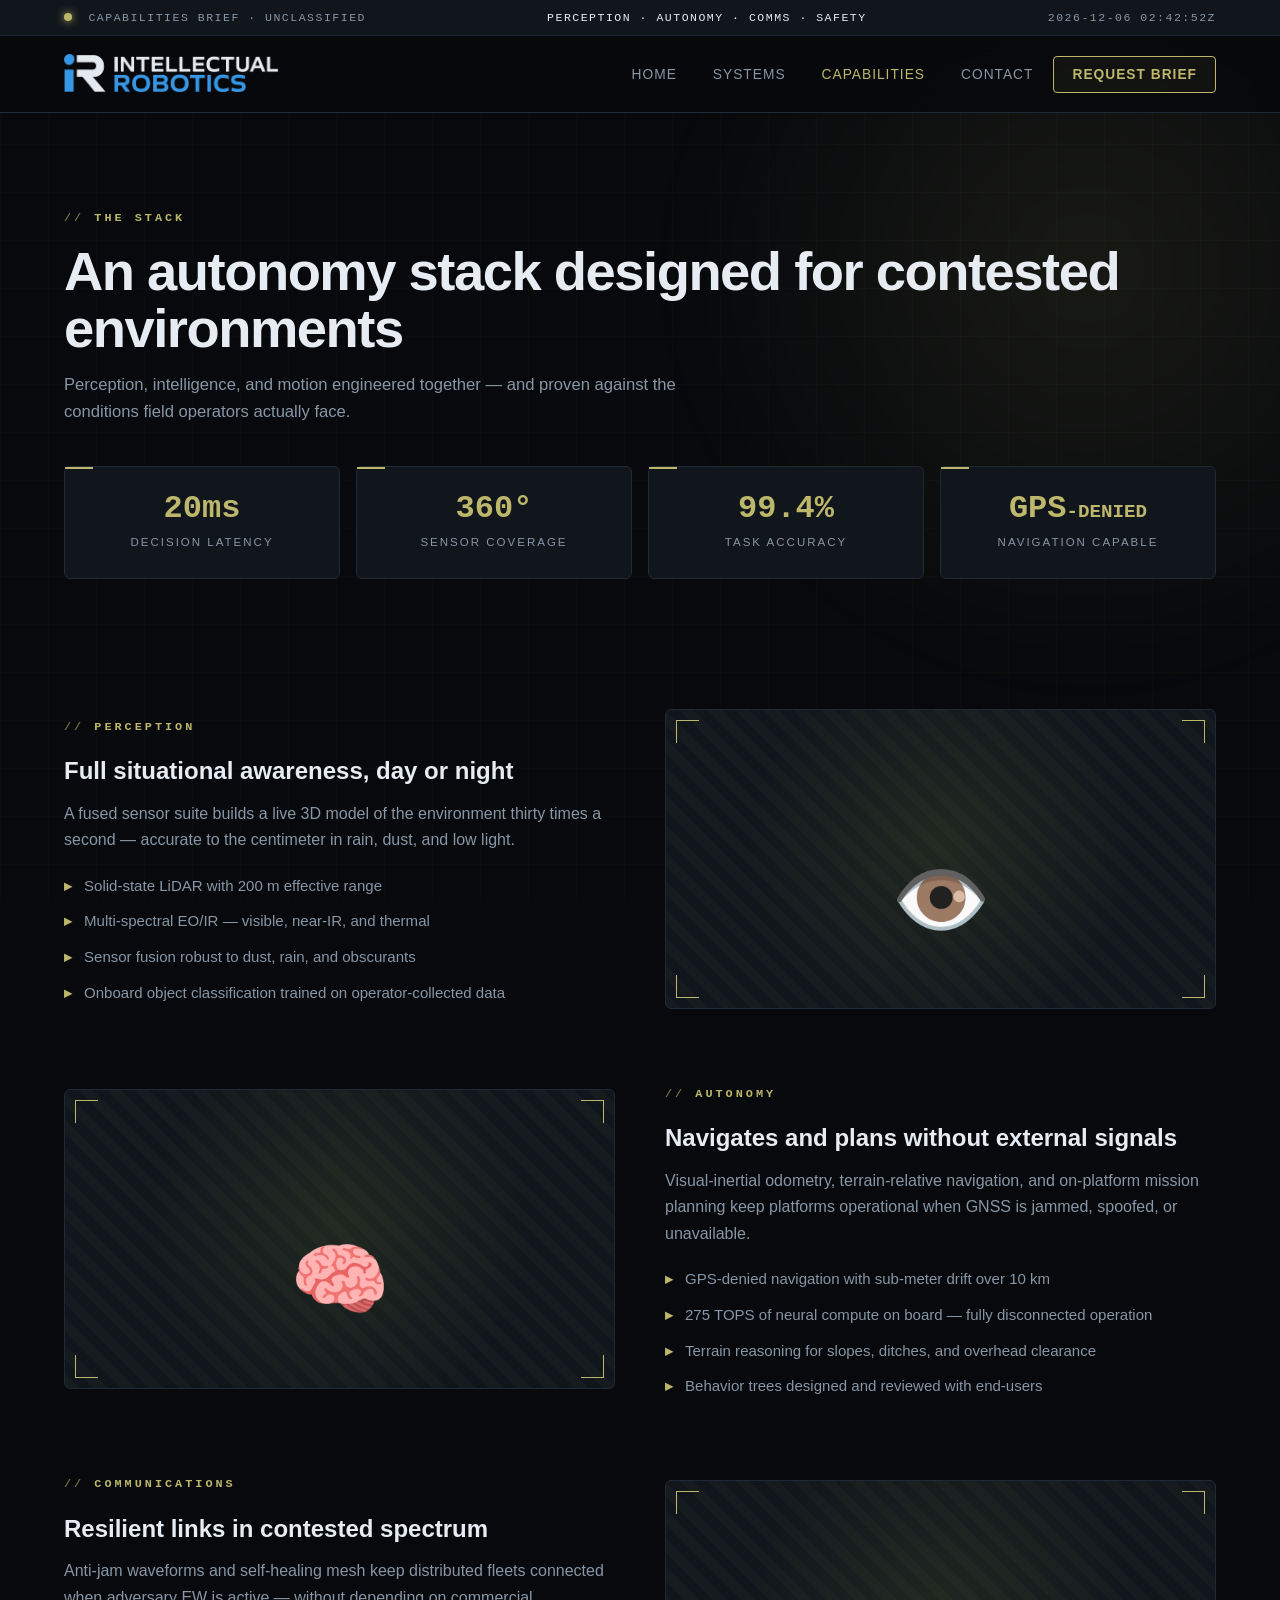
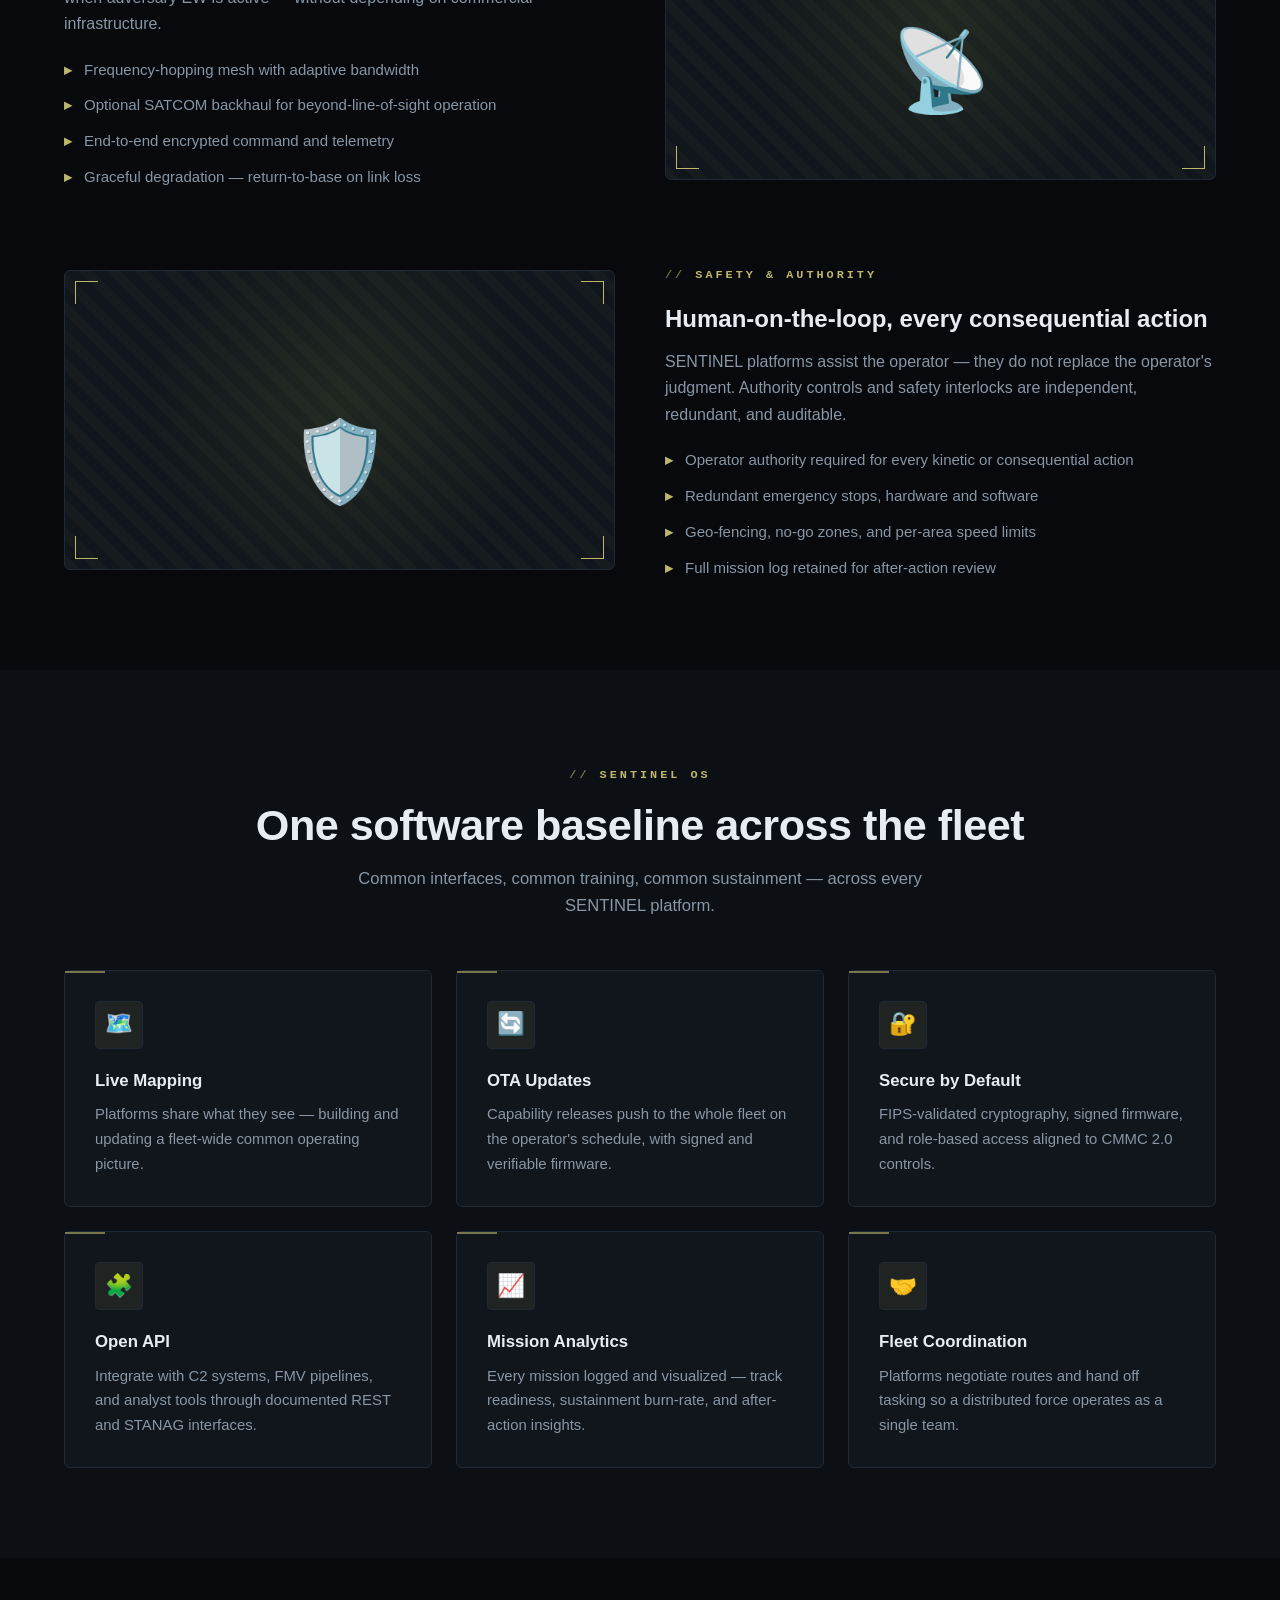
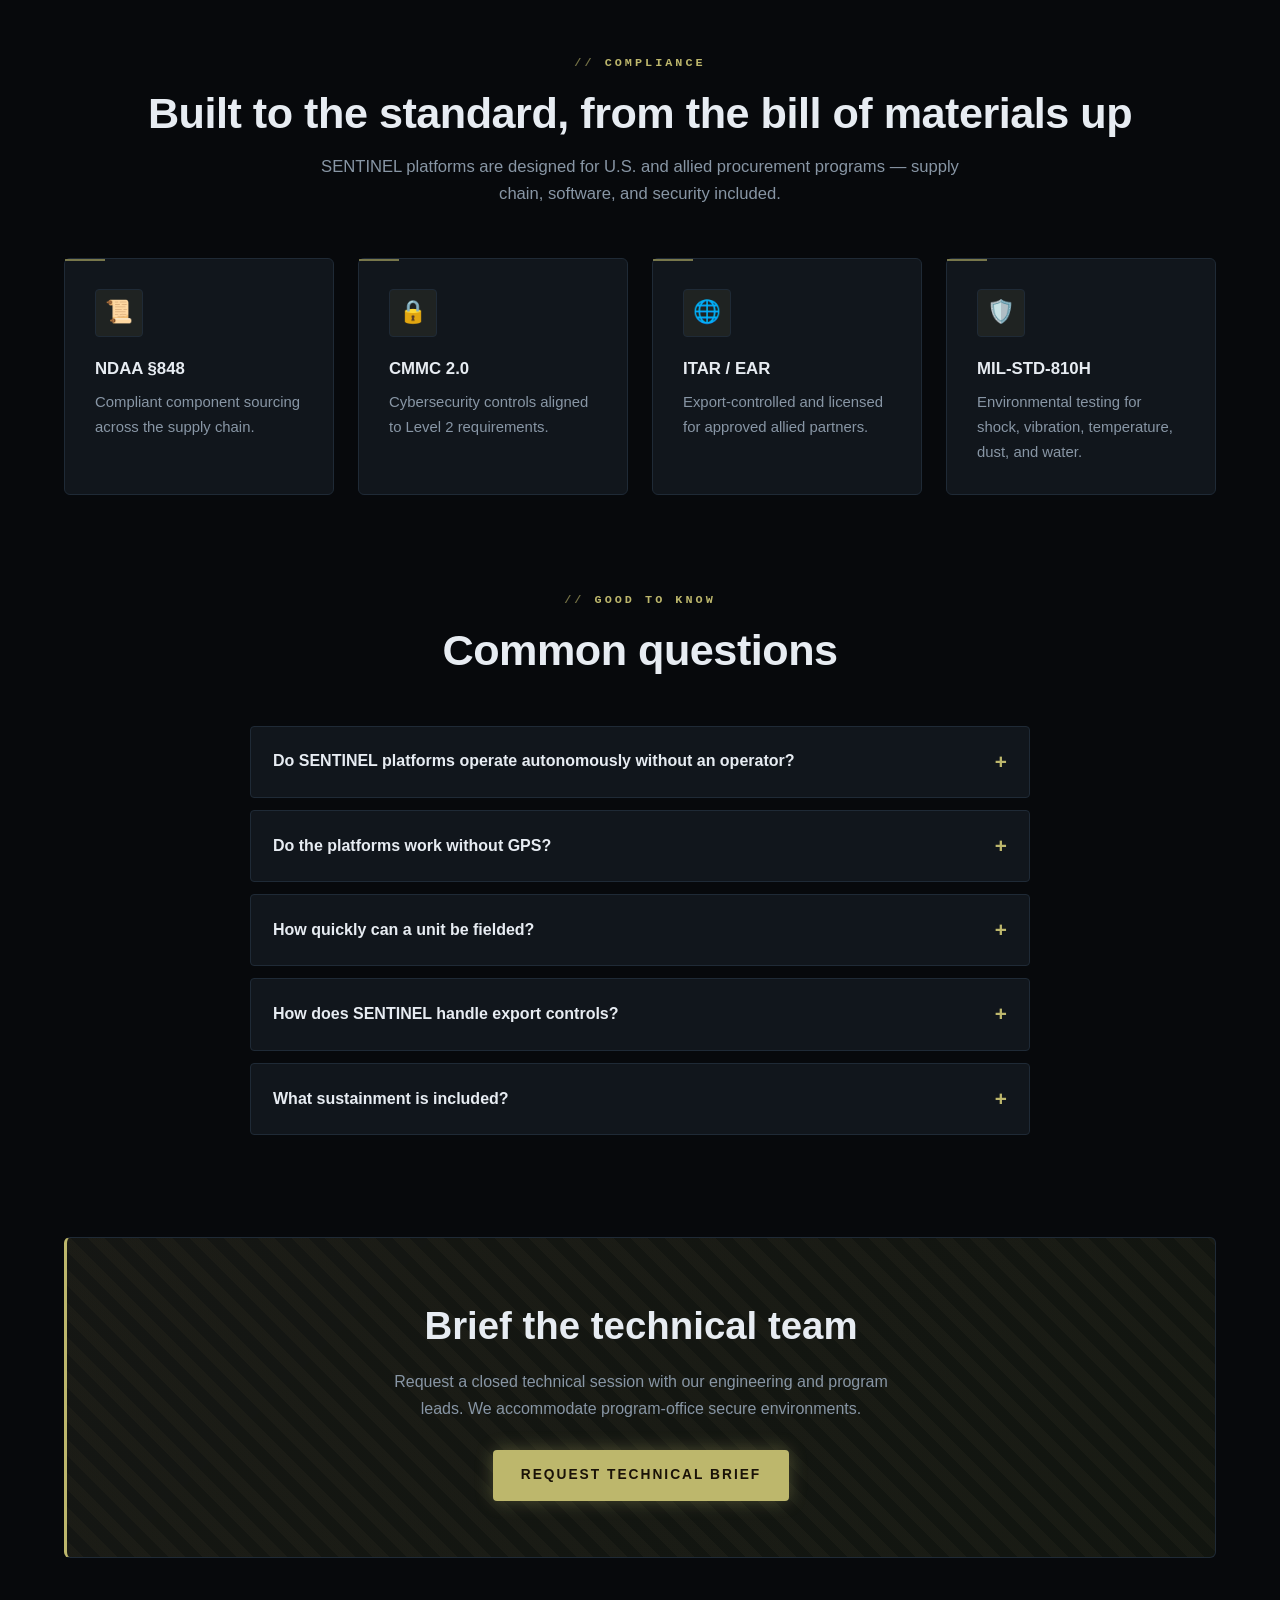
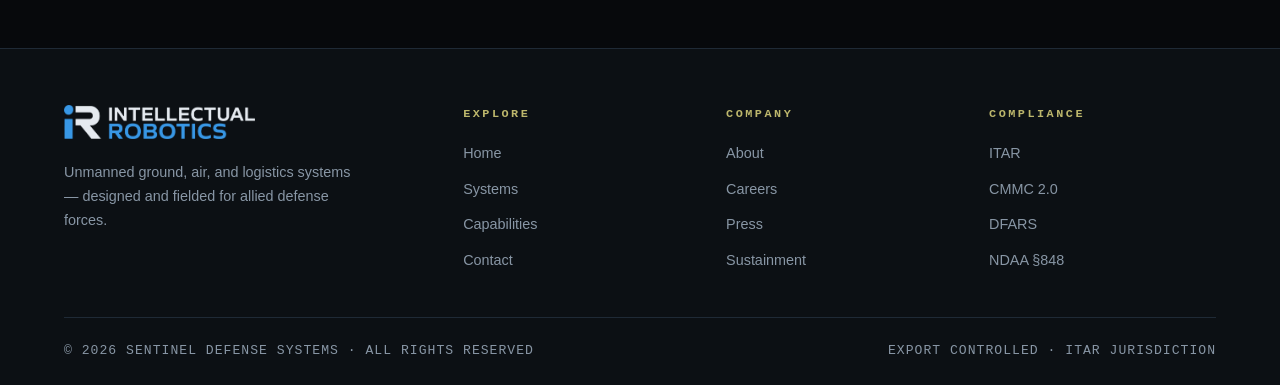
==== commit ae7fa031: "logo added" ====
--- a/capabilities.html
+++ b/capabilities.html
@@ -5,6 +5,9 @@
 <meta name="viewport" content="width=device-width, initial-scale=1.0" />
 <title>Capabilities — SENTINEL Defense Systems</title>
 <meta name="description" content="Inside the SENTINEL autonomy stack: GPS-denied navigation, resilient communications, onboard AI, and human-on-the-loop safety." />
+<link rel="icon" type="image/png" sizes="32x32" href="assets/favicon-32.png" />
+<link rel="icon" type="image/png" sizes="180x180" href="assets/favicon.png" />
+<link rel="apple-touch-icon" href="assets/favicon.png" />
 <link rel="stylesheet" href="style.css" />
 </head>
 <body>
@@ -21,12 +24,8 @@
 <!-- NAVBAR -->
 <nav class="nav">
   <div class="container nav-inner">
-    <a href="index.html" class="logo">
-      <span class="logo-mark">S</span>
-      <div class="brand-stack">
-        <span>SENTINEL</span>
-        <span class="sub">DEFENSE SYSTEMS</span>
-      </div>
+    <a href="index.html" class="logo" aria-label="Intellectual Robotics — home">
+      <img src="assets/logo-dark.png" alt="Intellectual Robotics" class="logo-img" width="901" height="160" />
     </a>
     <button class="nav-toggle" aria-label="Menu">☰</button>
     <ul class="nav-links">
@@ -231,12 +230,8 @@
   <div class="container">
     <div class="footer-grid">
       <div>
-        <a href="index.html" class="logo">
-          <span class="logo-mark">S</span>
-          <div class="brand-stack">
-            <span>SENTINEL</span>
-            <span class="sub">DEFENSE SYSTEMS</span>
-          </div>
+        <a href="index.html" class="logo" aria-label="Intellectual Robotics — home">
+          <img src="assets/logo-dark.png" alt="Intellectual Robotics" class="logo-img" width="901" height="160" />
         </a>
         <p class="tag">Unmanned ground, air, and logistics systems — designed and fielded for allied defense forces.</p>
       </div>
--- a/style.css
+++ b/style.css
@@ -128,36 +128,26 @@
   height: 76px;
 }
 .logo {
-  display: flex;
-  align-items: center;
-  gap: 12px;
-  font-weight: 800;
-  font-size: 1.15rem;
-  letter-spacing: 4px;
-  font-family: var(--mono);
-}
-.logo-mark {
-  width: 36px;
-  height: 36px;
-  display: grid;
-  place-items: center;
-  border: 1.5px solid var(--amber);
-  border-radius: 4px;
-  color: var(--amber);
-  box-shadow: 0 0 12px var(--glow);
-  font-size: 1rem;
-  font-family: var(--font);
-  font-weight: 800;
-}
-.logo .sub {
-  color: var(--muted);
-  font-size: 0.68rem;
-  letter-spacing: 3px;
+  display: inline-flex;
+  align-items: center;
+  flex-shrink: 0;
+  line-height: 0;
+  transition: opacity 0.2s;
+}
+.logo:hover { opacity: 0.82; }
+.logo:focus-visible {
+  outline: 1px solid var(--amber);
+  outline-offset: 6px;
+  border-radius: 2px;
+}
+.logo-img {
   display: block;
-  margin-top: 2px;
-}
-.logo .brand-stack { line-height: 1; }
-.logo .brand-stack span:first-child { color: var(--text); }
+  height: 38px;
+  width: auto;
+  /* optical lift so the wordmark sits on the nav's visual centre line */
+  transform: translateY(-1px);
+}
+.footer .logo-img { height: 34px; transform: none; }
 
 .nav-links {
   display: flex;
@@ -881,6 +871,7 @@
   }
   .nav-links.open { display: flex; }
   .nav-links a { padding: 12px 14px; }
+  .logo-img { height: 34px; }
 }
 @media (max-width: 560px) {
   section { padding: 64px 0; }
@@ -889,4 +880,6 @@
   .cta-strip { padding: 40px 22px; }
   .form { padding: 24px; }
   .reticle { width: 240px; height: 240px; }
-}
+  .logo-img { height: 28px; }
+  .footer .logo-img { height: 30px; }
+}
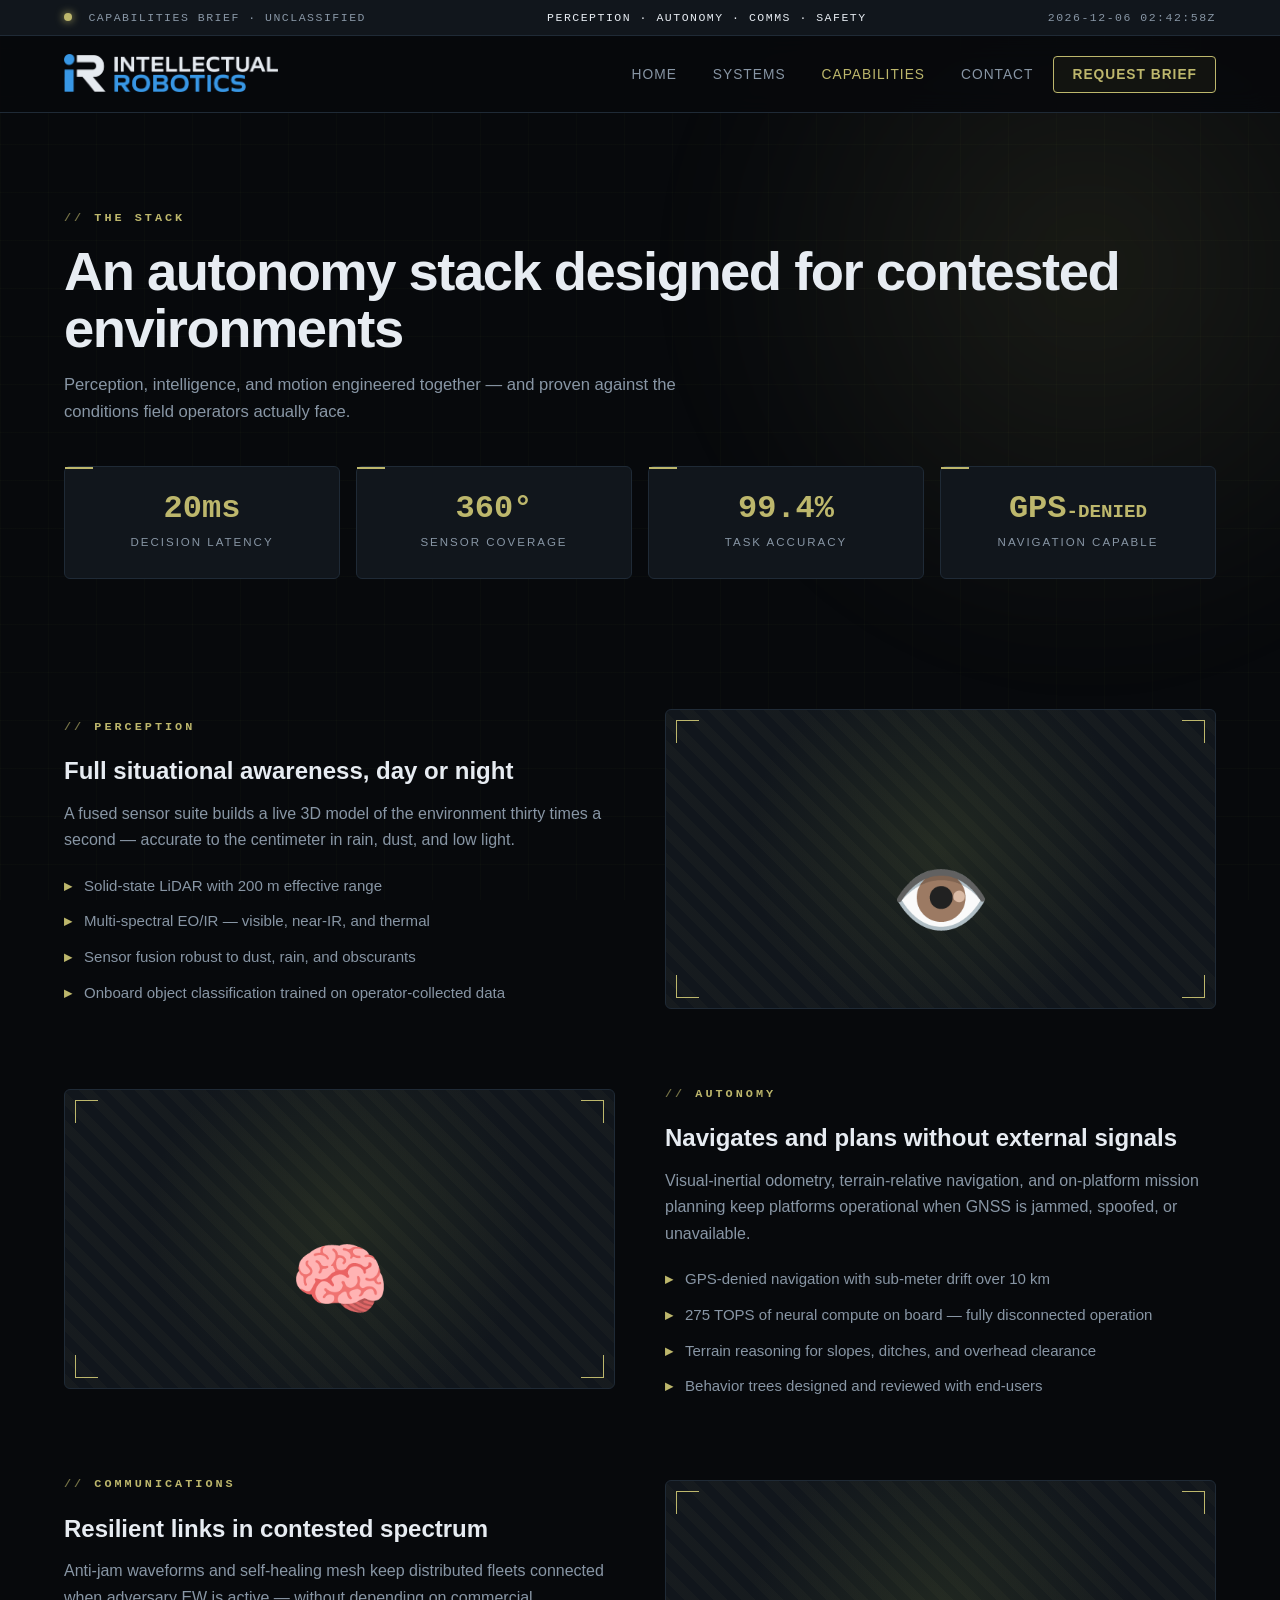
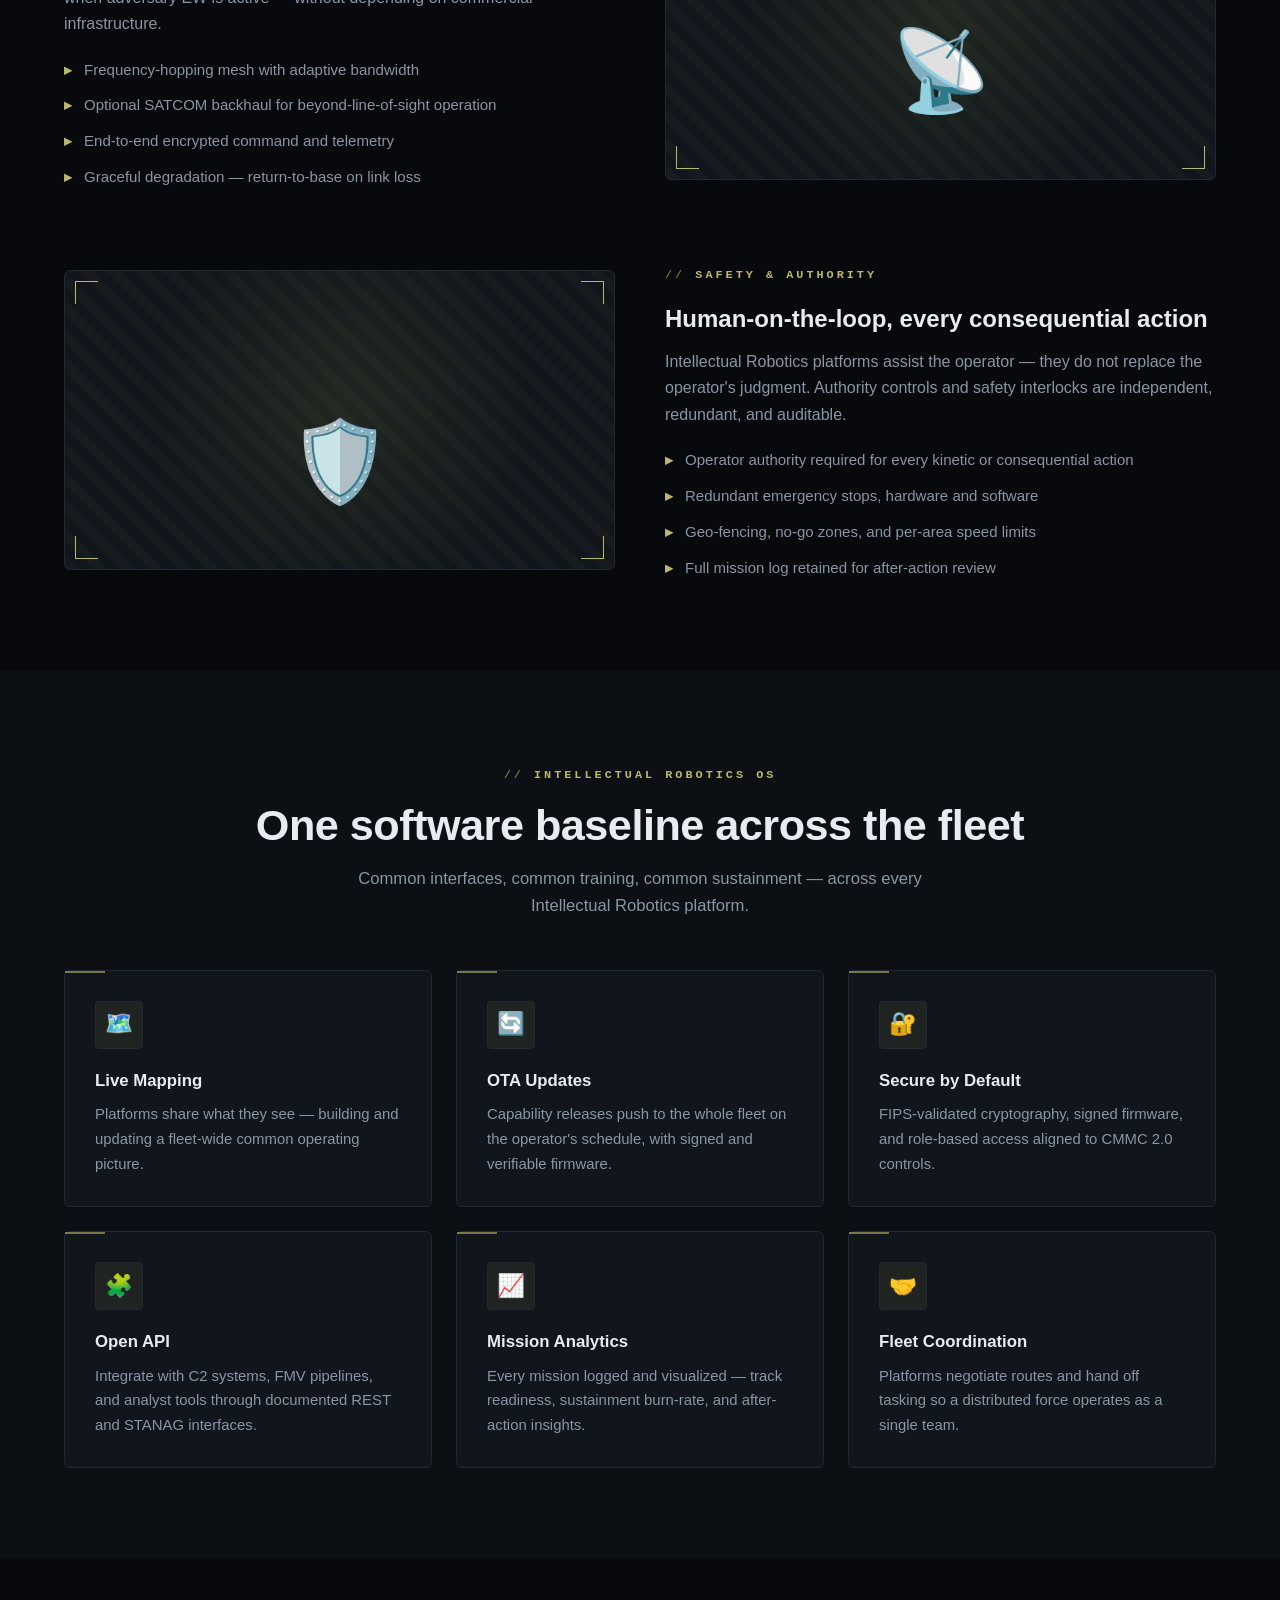
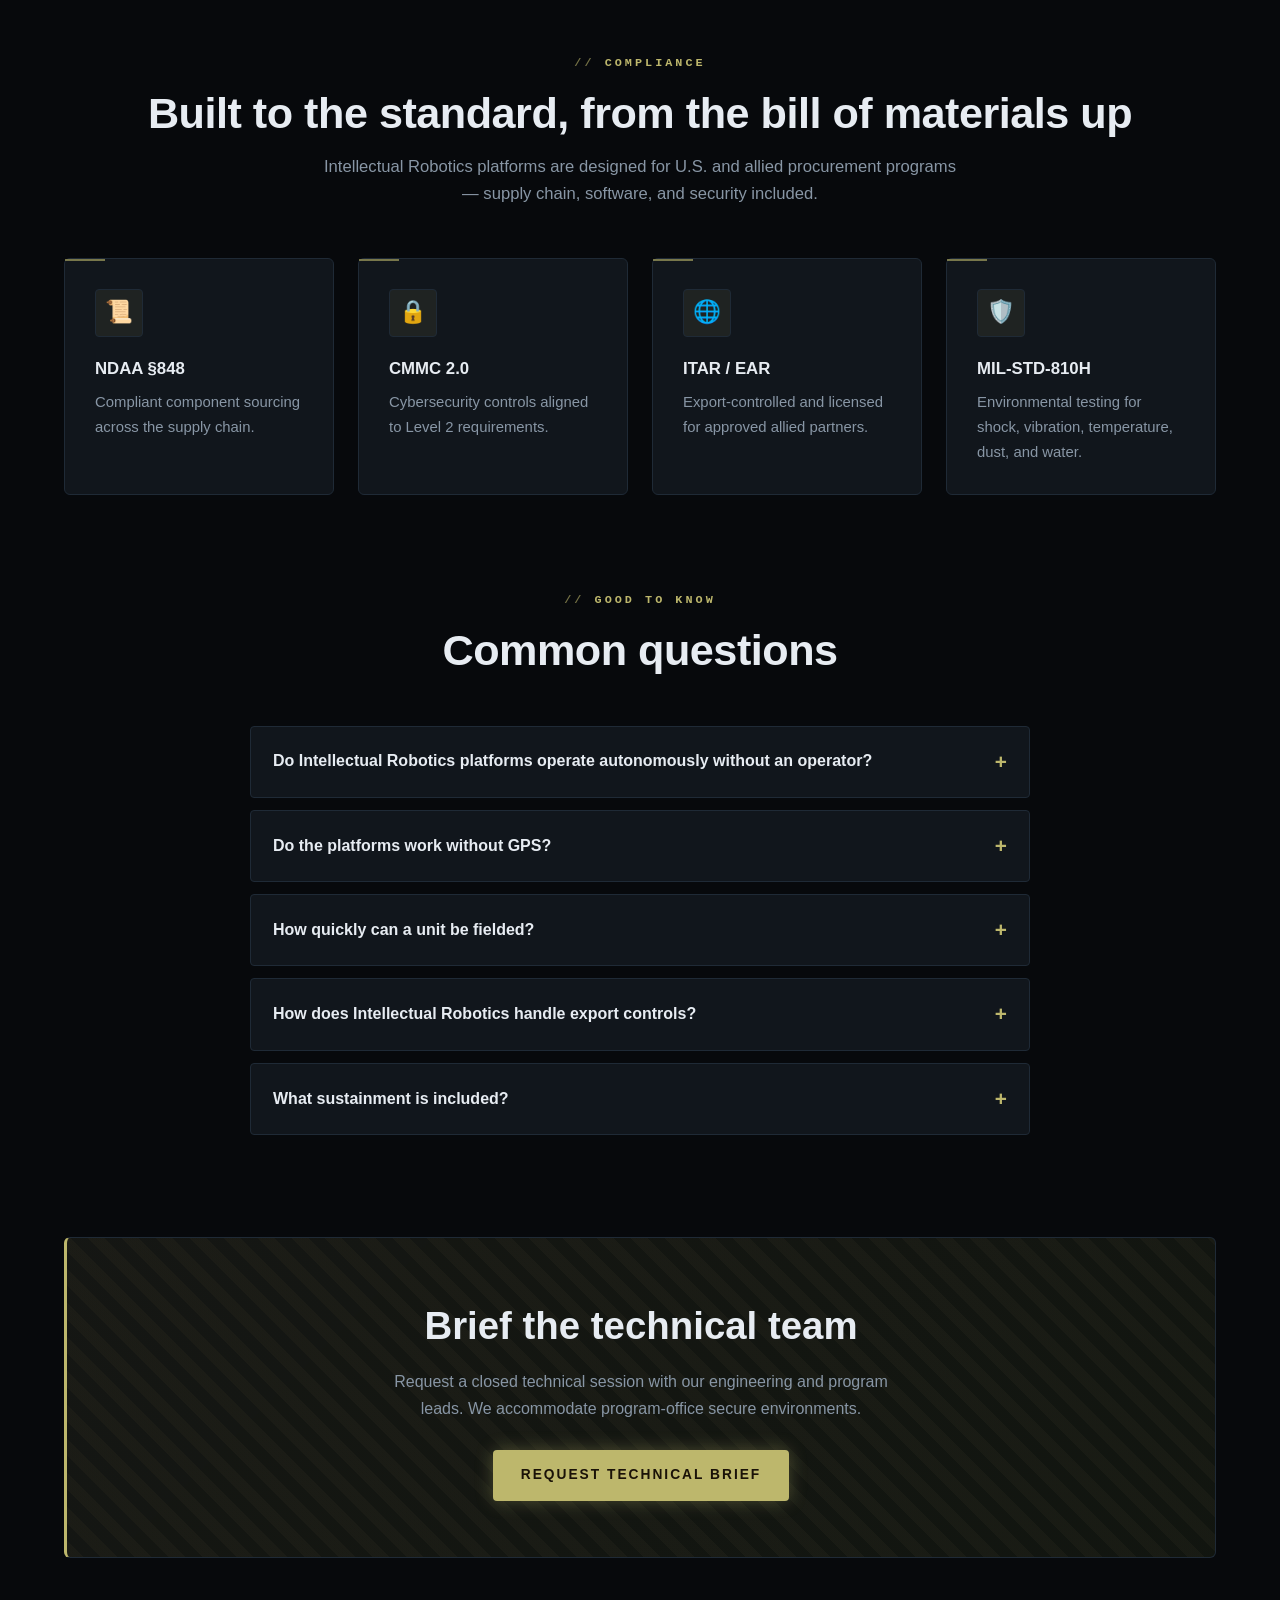
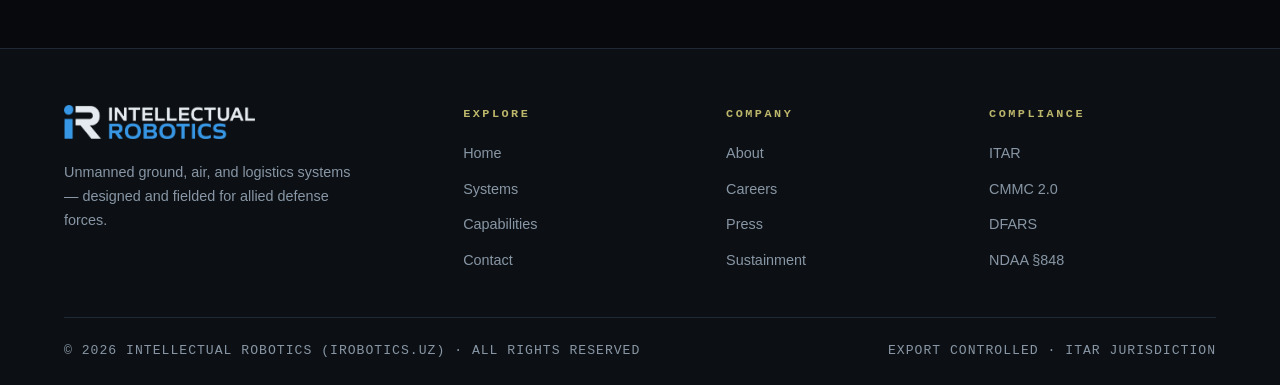
==== commit ad296ce4: "Fix robots.txt sitemap formatting and update Tashkent location" ====
--- a/capabilities.html
+++ b/capabilities.html
@@ -3,8 +3,8 @@
 <head>
 <meta charset="UTF-8" />
 <meta name="viewport" content="width=device-width, initial-scale=1.0" />
-<title>Capabilities — SENTINEL Defense Systems</title>
-<meta name="description" content="Inside the SENTINEL autonomy stack: GPS-denied navigation, resilient communications, onboard AI, and human-on-the-loop safety." />
+<title>Capabilities — Intellectual Robotics (iRobotics.uz)</title>
+<meta name="description" content="Inside the Intellectual Robotics autonomy stack: GPS-denied navigation, resilient communications, onboard AI, and human-on-the-loop safety." />
 <link rel="icon" type="image/png" sizes="32x32" href="assets/favicon-32.png" />
 <link rel="icon" type="image/png" sizes="180x180" href="assets/favicon.png" />
 <link rel="apple-touch-icon" href="assets/favicon.png" />
@@ -108,7 +108,7 @@
       <div class="spec-text">
         <span class="eyebrow">Safety &amp; Authority</span>
         <h3>Human-on-the-loop, every consequential action</h3>
-        <p>SENTINEL platforms assist the operator — they do not replace the operator's judgment. Authority controls and safety interlocks are independent, redundant, and auditable.</p>
+        <p>Intellectual Robotics platforms assist the operator — they do not replace the operator's judgment. Authority controls and safety interlocks are independent, redundant, and auditable.</p>
         <ul class="spec-list">
           <li>Operator authority required for every kinetic or consequential action</li>
           <li>Redundant emergency stops, hardware and software</li>
@@ -126,9 +126,9 @@
 <section style="background:var(--bg-2);">
   <div class="container">
     <div class="section-head center reveal">
-      <span class="eyebrow">SENTINEL OS</span>
+      <span class="eyebrow">Intellectual Robotics OS</span>
       <h2 class="section-title">One software baseline across the fleet</h2>
-      <p class="section-intro">Common interfaces, common training, common sustainment — across every SENTINEL platform.</p>
+      <p class="section-intro">Common interfaces, common training, common sustainment — across every Intellectual Robotics platform.</p>
     </div>
     <div class="grid grid-3">
       <div class="card reveal">
@@ -171,7 +171,7 @@
     <div class="section-head center reveal">
       <span class="eyebrow">Compliance</span>
       <h2 class="section-title">Built to the standard, from the bill of materials up</h2>
-      <p class="section-intro">SENTINEL platforms are designed for U.S. and allied procurement programs — supply chain, software, and security included.</p>
+      <p class="section-intro">Intellectual Robotics platforms are designed for U.S. and allied procurement programs — supply chain, software, and security included.</p>
     </div>
     <div class="grid grid-4">
       <div class="card reveal"><div class="ico">📜</div><h3>NDAA §848</h3><p>Compliant component sourcing across the supply chain.</p></div>
@@ -191,7 +191,7 @@
     </div>
     <div style="max-width:780px;margin:0 auto;">
       <div class="faq-item reveal">
-        <div class="faq-q">Do SENTINEL platforms operate autonomously without an operator? <span class="plus">+</span></div>
+        <div class="faq-q">Do Intellectual Robotics platforms operate autonomously without an operator? <span class="plus">+</span></div>
         <div class="faq-a">Platforms execute navigation, mapping, and sensor tasks autonomously, but every consequential action — kinetic effects, payload release, or interaction with humans — requires explicit operator authority. We design for human-on-the-loop, not human-out-of-the-loop.</div>
       </div>
       <div class="faq-item reveal">
@@ -203,8 +203,8 @@
         <div class="faq-a">Crate to operational in under an hour with a two-person team. Initial operator training is a two-day course; sustainment training is built into the platform itself.</div>
       </div>
       <div class="faq-item reveal">
-        <div class="faq-q">How does SENTINEL handle export controls? <span class="plus">+</span></div>
-        <div class="faq-a">All SENTINEL platforms are export controlled under ITAR. International sales require an approved license. We work with partner-nation procurement offices and FMS channels throughout the process.</div>
+        <div class="faq-q">How does Intellectual Robotics handle export controls? <span class="plus">+</span></div>
+        <div class="faq-a">All Intellectual Robotics platforms are export controlled under ITAR. International sales require an approved license. We work with partner-nation procurement offices and FMS channels throughout the process.</div>
       </div>
       <div class="faq-item reveal">
         <div class="faq-q">What sustainment is included? <span class="plus">+</span></div>
@@ -264,7 +264,7 @@
       </div>
     </div>
     <div class="footer-bottom">
-      <span>© <span data-year>2026</span> SENTINEL DEFENSE SYSTEMS · ALL RIGHTS RESERVED</span>
+      <span>© <span data-year>2026</span> INTELLECTUAL ROBOTICS (IROBOTICS.UZ) · ALL RIGHTS RESERVED</span>
       <span>EXPORT CONTROLLED · ITAR JURISDICTION</span>
     </div>
   </div>
--- a/style.css
+++ b/style.css
@@ -194,6 +194,31 @@
   cursor: pointer;
 }
 
+.lang-switch {
+  display: inline-flex;
+  gap: 4px;
+  background: rgba(255, 255, 255, 0.05);
+  padding: 4px;
+  border-radius: 6px;
+  border: 1px solid rgba(255, 255, 255, 0.12);
+  margin-left: auto;
+  margin-right: 16px;
+}
+.lang-btn {
+  padding: 4px 8px;
+  font-size: 0.78rem;
+  font-weight: 600;
+  color: var(--text-muted, #9ca3af);
+  text-decoration: none;
+  border-radius: 4px;
+  transition: 0.2s ease;
+}
+.lang-btn.active,
+.lang-btn:hover {
+  background: var(--accent, #00e5ff);
+  color: #0a0e17;
+}
+
 /* ============================================
    BUTTONS
    ============================================ */
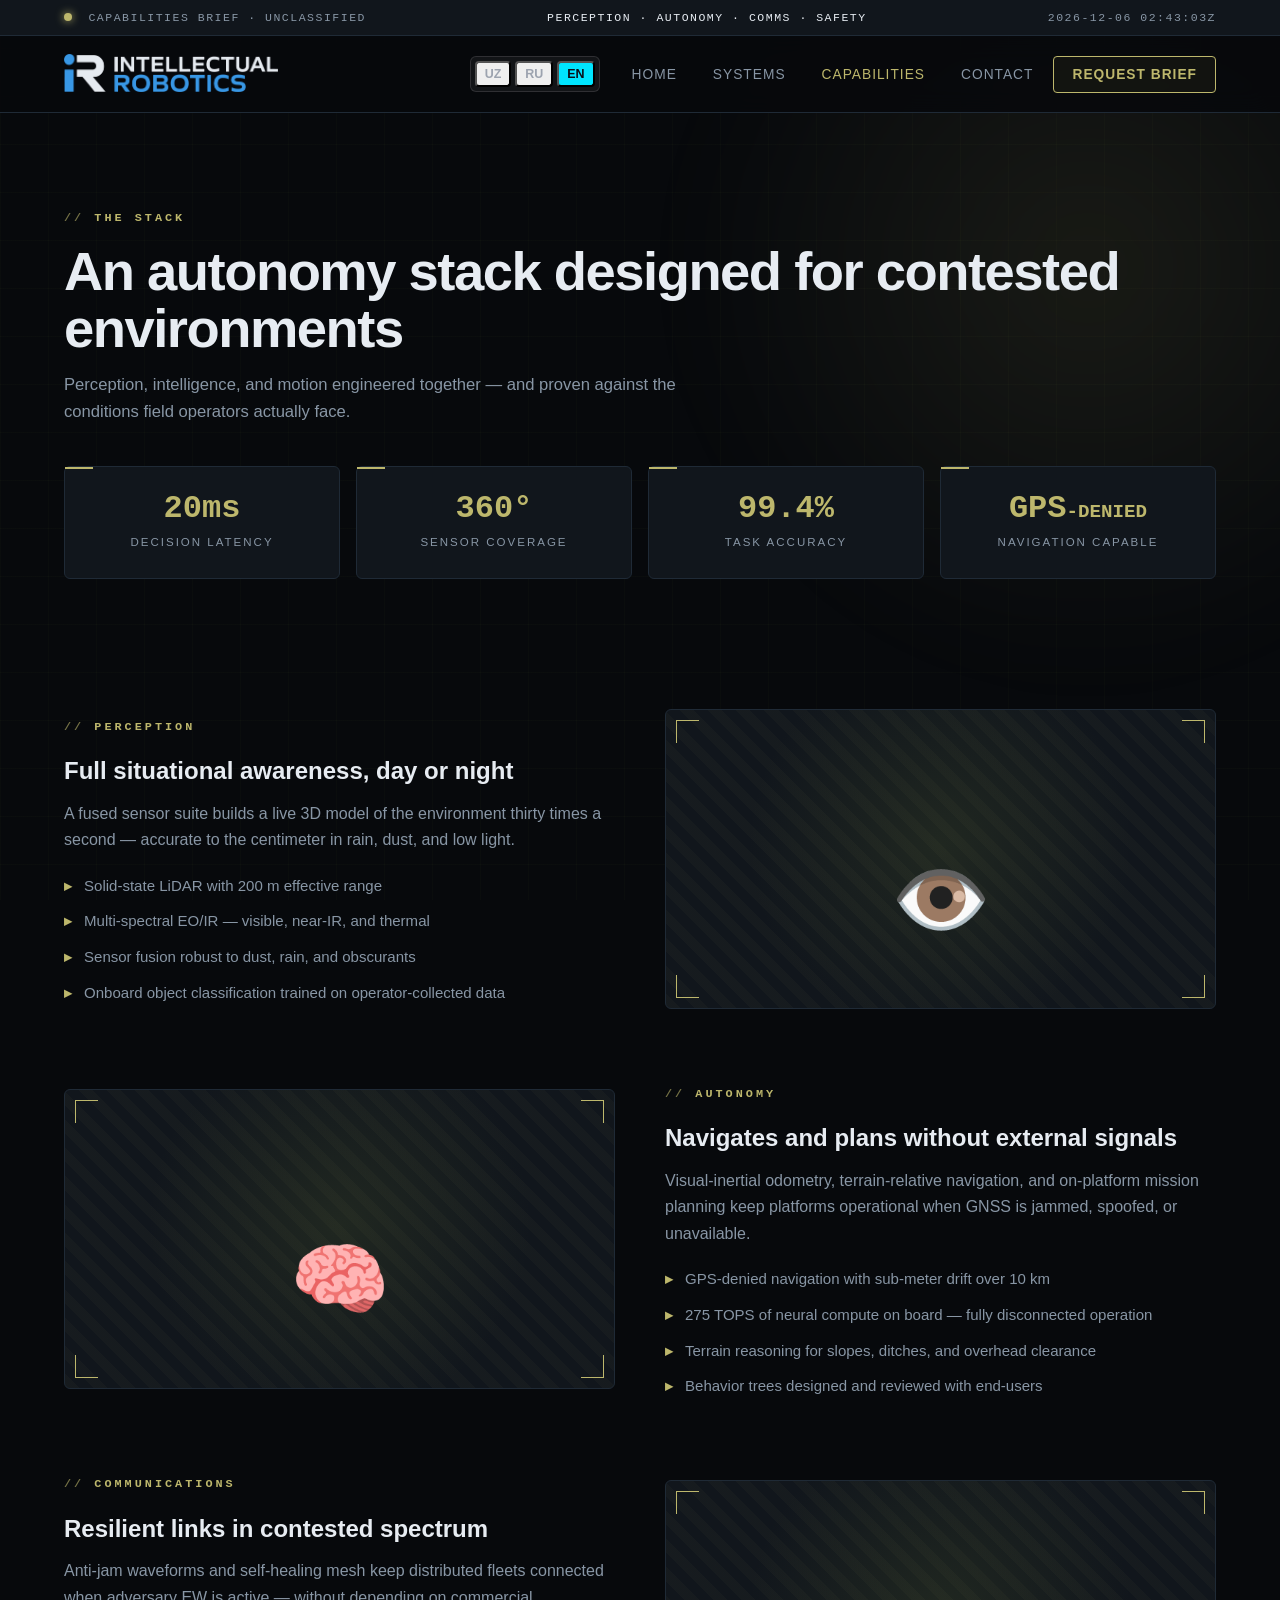
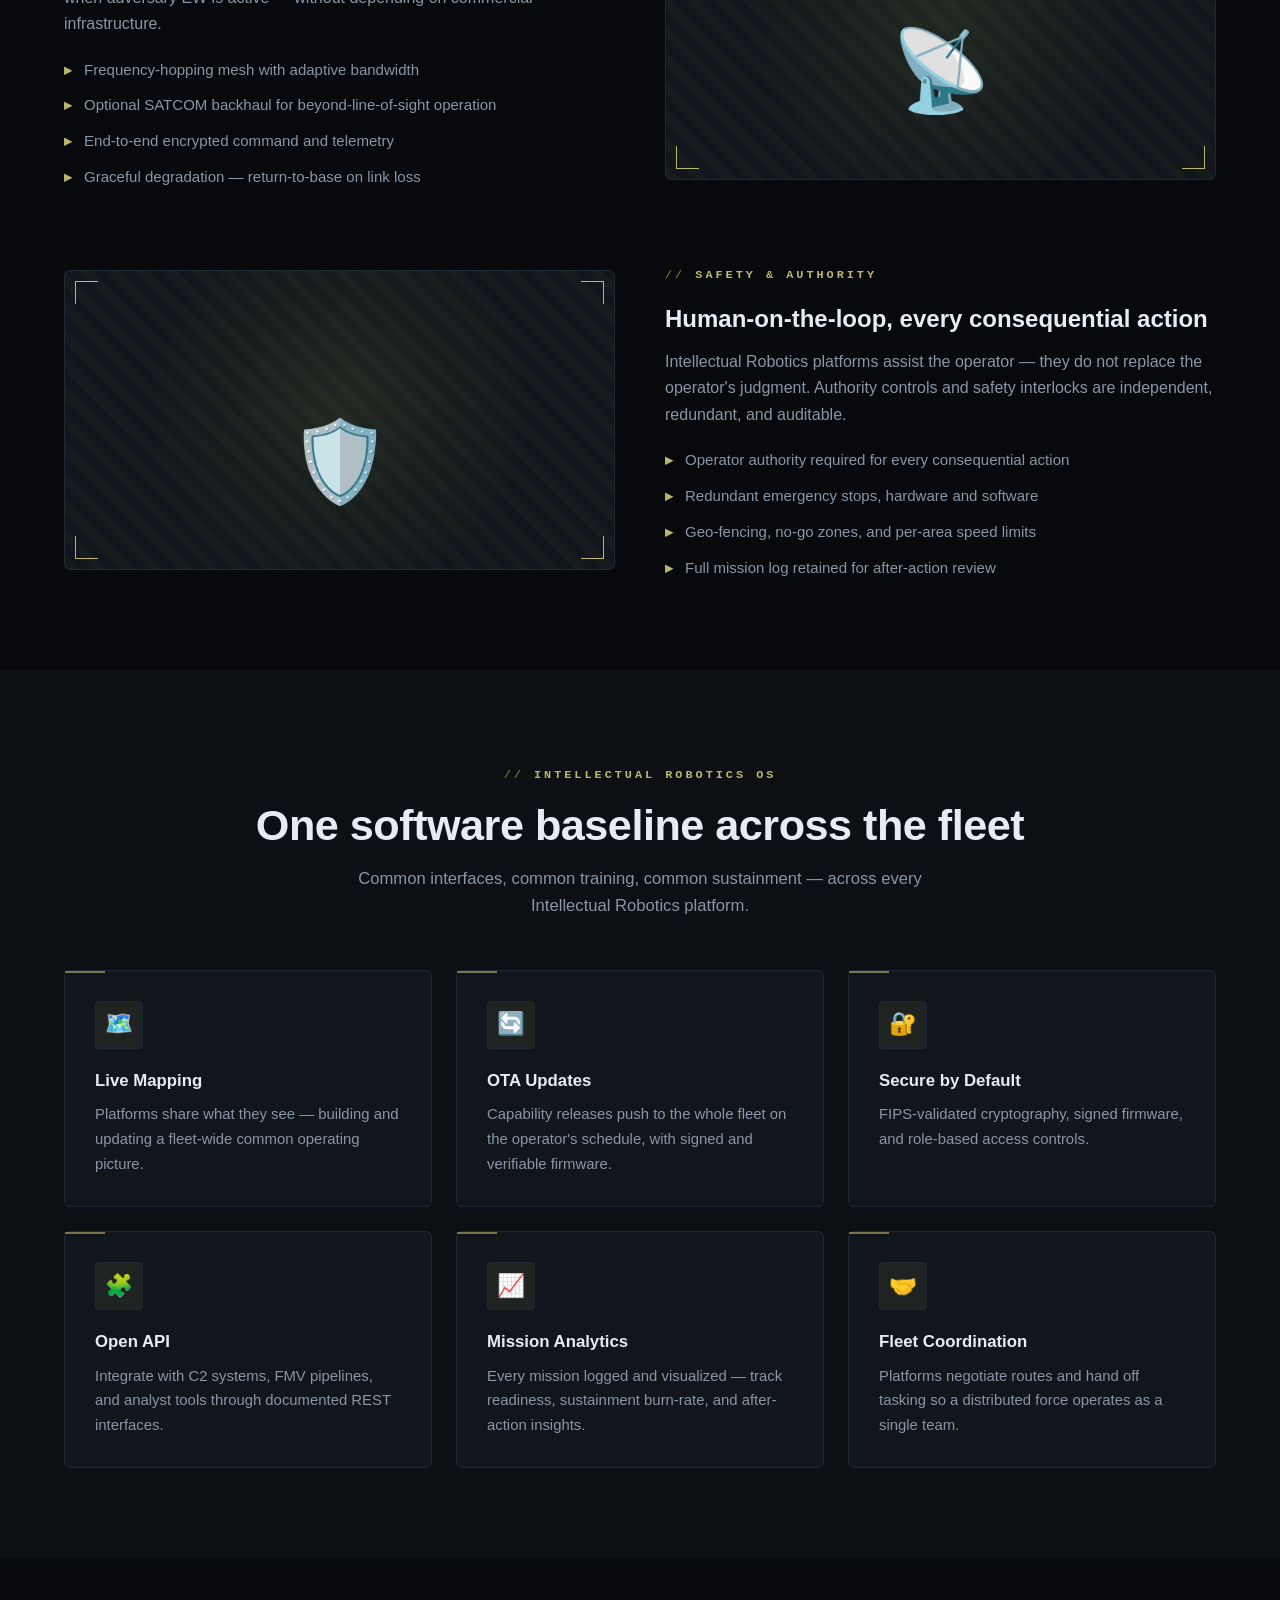
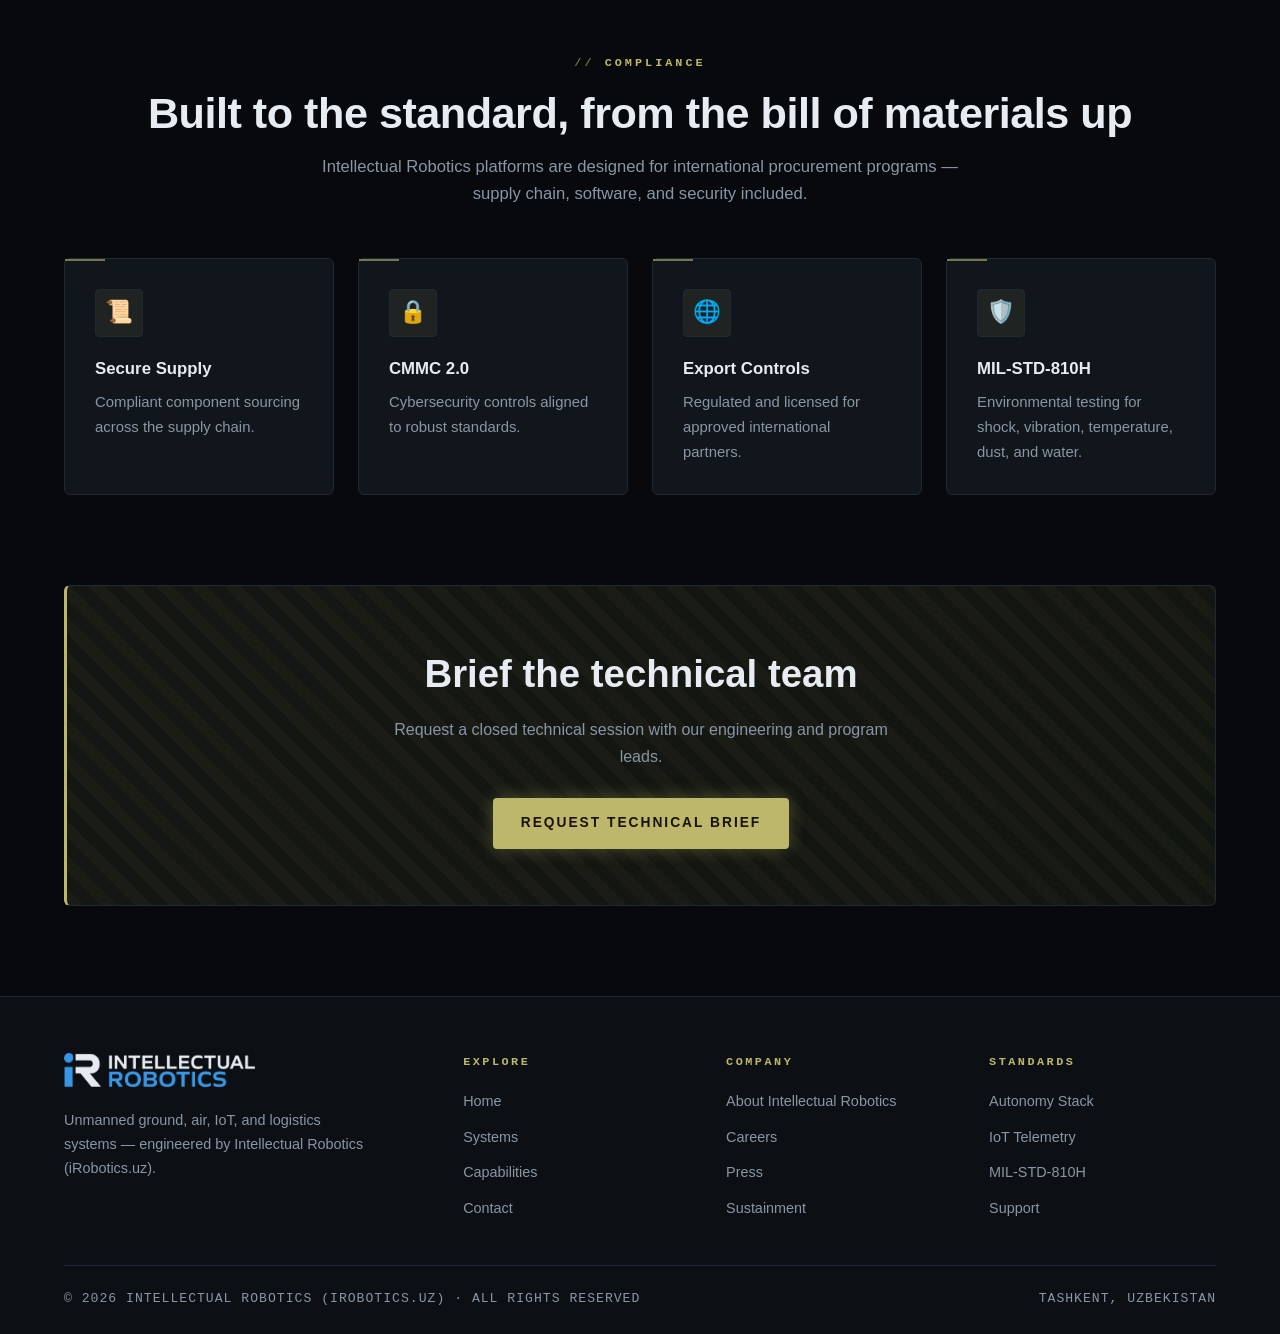
==== commit d3913ac5: "Add full UZ, RU, and EN multilingual support to all pages" ====
--- a/capabilities.html
+++ b/capabilities.html
@@ -15,8 +15,8 @@
 <!-- ALERT BAR -->
 <div class="alert-bar">
   <div class="container">
-    <span><span class="pulse"></span> CAPABILITIES BRIEF · UNCLASSIFIED</span>
-    <span class="stat-line">PERCEPTION · AUTONOMY · COMMS · SAFETY</span>
+    <span><span class="pulse"></span> <span data-i18n="cap_alert">CAPABILITIES BRIEF · UNCLASSIFIED</span></span>
+    <span class="stat-line" data-i18n="cap_statline">PERCEPTION · AUTONOMY · COMMS · SAFETY</span>
     <span data-clock>—</span>
   </div>
 </div>
@@ -27,13 +27,18 @@
     <a href="index.html" class="logo" aria-label="Intellectual Robotics — home">
       <img src="assets/logo-dark.png" alt="Intellectual Robotics" class="logo-img" width="901" height="160" />
     </a>
+    <div class="lang-switch" aria-label="Language selector">
+      <button class="lang-btn" data-lang="uz">UZ</button>
+      <button class="lang-btn" data-lang="ru">RU</button>
+      <button class="lang-btn active" data-lang="en">EN</button>
+    </div>
     <button class="nav-toggle" aria-label="Menu">☰</button>
     <ul class="nav-links">
-      <li><a href="index.html">Home</a></li>
-      <li><a href="systems.html">Systems</a></li>
-      <li><a href="capabilities.html" class="active">Capabilities</a></li>
-      <li><a href="contact.html">Contact</a></li>
-      <li><a href="contact.html" class="nav-cta">Request Brief</a></li>
+      <li><a href="index.html" data-i18n="nav_home">Home</a></li>
+      <li><a href="systems.html" data-i18n="nav_systems">Systems</a></li>
+      <li><a href="capabilities.html" class="active" data-i18n="nav_capabilities">Capabilities</a></li>
+      <li><a href="contact.html" data-i18n="nav_contact">Contact</a></li>
+      <li><a href="contact.html" class="nav-cta" data-i18n="nav_cta">Request Brief</a></li>
     </ul>
   </div>
 </nav>
@@ -42,15 +47,15 @@
 <header class="hero" style="padding:90px 0 40px;">
   <div class="container">
     <div class="section-head reveal" style="margin-bottom:0;">
-      <span class="eyebrow">The Stack</span>
-      <h1 class="section-title" style="font-size:clamp(2.2rem,4.6vw,3.4rem);">An autonomy stack designed for contested environments</h1>
-      <p class="section-intro">Perception, intelligence, and motion engineered together — and proven against the conditions field operators actually face.</p>
+      <span class="eyebrow" data-i18n="stack_eyebrow">The Stack</span>
+      <h1 class="section-title" style="font-size:clamp(2.2rem,4.6vw,3.4rem);" data-i18n="stack_title">An autonomy stack designed for contested environments</h1>
+      <p class="section-intro" data-i18n="stack_intro">Perception, intelligence, and motion engineered together — and proven against the conditions field operators actually face.</p>
     </div>
     <div class="metric-bar">
-      <div class="metric reveal"><div class="big"><span data-count="20" data-suffix="ms">0</span></div><div class="cap">Decision latency</div></div>
-      <div class="metric reveal"><div class="big"><span data-count="360" data-suffix="°">0</span></div><div class="cap">Sensor coverage</div></div>
-      <div class="metric reveal"><div class="big"><span data-count="99.4" data-suffix="%">0</span></div><div class="cap">Task accuracy</div></div>
-      <div class="metric reveal"><div class="big">GPS<span style="font-size:1.2rem;">-DENIED</span></div><div class="cap">Navigation capable</div></div>
+      <div class="metric reveal"><div class="big"><span data-count="20" data-suffix="ms">0</span></div><div class="cap" data-i18n="metric1_cap">Decision latency</div></div>
+      <div class="metric reveal"><div class="big"><span data-count="360" data-suffix="°">0</span></div><div class="cap" data-i18n="metric2_cap">Sensor coverage</div></div>
+      <div class="metric reveal"><div class="big"><span data-count="99.4" data-suffix="%">0</span></div><div class="cap" data-i18n="metric3_cap">Task accuracy</div></div>
+      <div class="metric reveal"><div class="big">GPS<span style="font-size:1.2rem;">-DENIED</span></div><div class="cap" data-i18n="metric4_cap">Navigation capable</div></div>
     </div>
   </div>
 </header>
@@ -61,14 +66,14 @@
 
     <div class="spec-row reveal">
       <div class="spec-text">
-        <span class="eyebrow">Perception</span>
-        <h3>Full situational awareness, day or night</h3>
-        <p>A fused sensor suite builds a live 3D model of the environment thirty times a second — accurate to the centimeter in rain, dust, and low light.</p>
-        <ul class="spec-list">
-          <li>Solid-state LiDAR with 200 m effective range</li>
-          <li>Multi-spectral EO/IR — visible, near-IR, and thermal</li>
-          <li>Sensor fusion robust to dust, rain, and obscurants</li>
-          <li>Onboard object classification trained on operator-collected data</li>
+        <span class="eyebrow" data-i18n="percep_eyebrow">Perception</span>
+        <h3 data-i18n="percep_title">Full situational awareness, day or night</h3>
+        <p data-i18n="percep_desc">A fused sensor suite builds a live 3D model of the environment thirty times a second — accurate to the centimeter in rain, dust, and low light.</p>
+        <ul class="spec-list">
+          <li data-i18n="percep_li1">Solid-state LiDAR with 200 m effective range</li>
+          <li data-i18n="percep_li2">Multi-spectral EO/IR — visible, near-IR, and thermal</li>
+          <li data-i18n="percep_li3">Sensor fusion robust to dust, rain, and obscurants</li>
+          <li data-i18n="percep_li4">Onboard object classification trained on operator-collected data</li>
         </ul>
       </div>
       <div class="spec-visual"><span class="frame-corners"></span>👁️</div>
@@ -76,14 +81,14 @@
 
     <div class="spec-row reverse reveal">
       <div class="spec-text">
-        <span class="eyebrow">Autonomy</span>
-        <h3>Navigates and plans without external signals</h3>
-        <p>Visual-inertial odometry, terrain-relative navigation, and on-platform mission planning keep platforms operational when GNSS is jammed, spoofed, or unavailable.</p>
-        <ul class="spec-list">
-          <li>GPS-denied navigation with sub-meter drift over 10 km</li>
-          <li>275 TOPS of neural compute on board — fully disconnected operation</li>
-          <li>Terrain reasoning for slopes, ditches, and overhead clearance</li>
-          <li>Behavior trees designed and reviewed with end-users</li>
+        <span class="eyebrow" data-i18n="autonomy_eyebrow">Autonomy</span>
+        <h3 data-i18n="autonomy_title">Navigates and plans without external signals</h3>
+        <p data-i18n="autonomy_desc">Visual-inertial odometry, terrain-relative navigation, and on-platform mission planning keep platforms operational when GNSS is jammed, spoofed, or unavailable.</p>
+        <ul class="spec-list">
+          <li data-i18n="autonomy_li1">GPS-denied navigation with sub-meter drift over 10 km</li>
+          <li data-i18n="autonomy_li2">275 TOPS of neural compute on board — fully disconnected operation</li>
+          <li data-i18n="autonomy_li3">Terrain reasoning for slopes, ditches, and overhead clearance</li>
+          <li data-i18n="autonomy_li4">Behavior trees designed and reviewed with end-users</li>
         </ul>
       </div>
       <div class="spec-visual"><span class="frame-corners"></span>🧠</div>
@@ -91,14 +96,14 @@
 
     <div class="spec-row reveal">
       <div class="spec-text">
-        <span class="eyebrow">Communications</span>
-        <h3>Resilient links in contested spectrum</h3>
-        <p>Anti-jam waveforms and self-healing mesh keep distributed fleets connected when adversary EW is active — without depending on commercial infrastructure.</p>
-        <ul class="spec-list">
-          <li>Frequency-hopping mesh with adaptive bandwidth</li>
-          <li>Optional SATCOM backhaul for beyond-line-of-sight operation</li>
-          <li>End-to-end encrypted command and telemetry</li>
-          <li>Graceful degradation — return-to-base on link loss</li>
+        <span class="eyebrow" data-i18n="comms_eyebrow">Communications</span>
+        <h3 data-i18n="comms_title">Resilient links in contested spectrum</h3>
+        <p data-i18n="comms_desc">Anti-jam waveforms and self-healing mesh keep distributed fleets connected when adversary EW is active — without depending on commercial infrastructure.</p>
+        <ul class="spec-list">
+          <li data-i18n="comms_li1">Frequency-hopping mesh with adaptive bandwidth</li>
+          <li data-i18n="comms_li2">Optional SATCOM backhaul for beyond-line-of-sight operation</li>
+          <li data-i18n="comms_li3">End-to-end encrypted command and telemetry</li>
+          <li data-i18n="comms_li4">Graceful degradation — return-to-base on link loss</li>
         </ul>
       </div>
       <div class="spec-visual"><span class="frame-corners"></span>📡</div>
@@ -106,14 +111,14 @@
 
     <div class="spec-row reverse reveal">
       <div class="spec-text">
-        <span class="eyebrow">Safety &amp; Authority</span>
-        <h3>Human-on-the-loop, every consequential action</h3>
-        <p>Intellectual Robotics platforms assist the operator — they do not replace the operator's judgment. Authority controls and safety interlocks are independent, redundant, and auditable.</p>
-        <ul class="spec-list">
-          <li>Operator authority required for every kinetic or consequential action</li>
-          <li>Redundant emergency stops, hardware and software</li>
-          <li>Geo-fencing, no-go zones, and per-area speed limits</li>
-          <li>Full mission log retained for after-action review</li>
+        <span class="eyebrow" data-i18n="safety_eyebrow">Safety &amp; Authority</span>
+        <h3 data-i18n="safety_title">Human-on-the-loop, every consequential action</h3>
+        <p data-i18n="safety_desc">Intellectual Robotics platforms assist the operator — they do not replace the operator's judgment. Authority controls and safety interlocks are independent, redundant, and auditable.</p>
+        <ul class="spec-list">
+          <li data-i18n="safety_li1">Operator authority required for every consequential action</li>
+          <li data-i18n="safety_li2">Redundant emergency stops, hardware and software</li>
+          <li data-i18n="safety_li3">Geo-fencing, no-go zones, and per-area speed limits</li>
+          <li data-i18n="safety_li4">Full mission log retained for after-action review</li>
         </ul>
       </div>
       <div class="spec-visual"><span class="frame-corners"></span>🛡️</div>
@@ -126,40 +131,40 @@
 <section style="background:var(--bg-2);">
   <div class="container">
     <div class="section-head center reveal">
-      <span class="eyebrow">Intellectual Robotics OS</span>
-      <h2 class="section-title">One software baseline across the fleet</h2>
-      <p class="section-intro">Common interfaces, common training, common sustainment — across every Intellectual Robotics platform.</p>
+      <span class="eyebrow" data-i18n="os_eyebrow">Intellectual Robotics OS</span>
+      <h2 class="section-title" data-i18n="os_title">One software baseline across the fleet</h2>
+      <p class="section-intro" data-i18n="os_intro">Common interfaces, common training, common sustainment — across every Intellectual Robotics platform.</p>
     </div>
     <div class="grid grid-3">
       <div class="card reveal">
         <div class="ico">🗺️</div>
-        <h3>Live Mapping</h3>
-        <p>Platforms share what they see — building and updating a fleet-wide common operating picture.</p>
+        <h3 data-i18n="os_c1_title">Live Mapping</h3>
+        <p data-i18n="os_c1_desc">Platforms share what they see — building and updating a fleet-wide common operating picture.</p>
       </div>
       <div class="card reveal">
         <div class="ico">🔄</div>
-        <h3>OTA Updates</h3>
-        <p>Capability releases push to the whole fleet on the operator's schedule, with signed and verifiable firmware.</p>
+        <h3 data-i18n="os_c2_title">OTA Updates</h3>
+        <p data-i18n="os_c2_desc">Capability releases push to the whole fleet on the operator's schedule, with signed and verifiable firmware.</p>
       </div>
       <div class="card reveal">
         <div class="ico">🔐</div>
-        <h3>Secure by Default</h3>
-        <p>FIPS-validated cryptography, signed firmware, and role-based access aligned to CMMC 2.0 controls.</p>
+        <h3 data-i18n="os_c3_title">Secure by Default</h3>
+        <p data-i18n="os_c3_desc">FIPS-validated cryptography, signed firmware, and role-based access controls.</p>
       </div>
       <div class="card reveal">
         <div class="ico">🧩</div>
-        <h3>Open API</h3>
-        <p>Integrate with C2 systems, FMV pipelines, and analyst tools through documented REST and STANAG interfaces.</p>
+        <h3 data-i18n="os_c4_title">Open API</h3>
+        <p data-i18n="os_c4_desc">Integrate with C2 systems, FMV pipelines, and analyst tools through documented REST interfaces.</p>
       </div>
       <div class="card reveal">
         <div class="ico">📈</div>
-        <h3>Mission Analytics</h3>
-        <p>Every mission logged and visualized — track readiness, sustainment burn-rate, and after-action insights.</p>
+        <h3 data-i18n="os_c5_title">Mission Analytics</h3>
+        <p data-i18n="os_c5_desc">Every mission logged and visualized — track readiness, sustainment burn-rate, and after-action insights.</p>
       </div>
       <div class="card reveal">
         <div class="ico">🤝</div>
-        <h3>Fleet Coordination</h3>
-        <p>Platforms negotiate routes and hand off tasking so a distributed force operates as a single team.</p>
+        <h3 data-i18n="os_c6_title">Fleet Coordination</h3>
+        <p data-i18n="os_c6_desc">Platforms negotiate routes and hand off tasking so a distributed force operates as a single team.</p>
       </div>
     </div>
   </div>
@@ -169,47 +174,15 @@
 <section>
   <div class="container">
     <div class="section-head center reveal">
-      <span class="eyebrow">Compliance</span>
-      <h2 class="section-title">Built to the standard, from the bill of materials up</h2>
-      <p class="section-intro">Intellectual Robotics platforms are designed for U.S. and allied procurement programs — supply chain, software, and security included.</p>
+      <span class="eyebrow" data-i18n="comp_eyebrow">Compliance</span>
+      <h2 class="section-title" data-i18n="comp_title">Built to the standard, from the bill of materials up</h2>
+      <p class="section-intro" data-i18n="comp_intro">Intellectual Robotics platforms are designed for international procurement programs — supply chain, software, and security included.</p>
     </div>
     <div class="grid grid-4">
-      <div class="card reveal"><div class="ico">📜</div><h3>NDAA §848</h3><p>Compliant component sourcing across the supply chain.</p></div>
-      <div class="card reveal"><div class="ico">🔒</div><h3>CMMC 2.0</h3><p>Cybersecurity controls aligned to Level 2 requirements.</p></div>
-      <div class="card reveal"><div class="ico">🌐</div><h3>ITAR / EAR</h3><p>Export-controlled and licensed for approved allied partners.</p></div>
-      <div class="card reveal"><div class="ico">🛡️</div><h3>MIL-STD-810H</h3><p>Environmental testing for shock, vibration, temperature, dust, and water.</p></div>
-    </div>
-  </div>
-</section>
-
-<!-- FAQ -->
-<section style="padding-top:0;">
-  <div class="container">
-    <div class="section-head center reveal">
-      <span class="eyebrow">Good to know</span>
-      <h2 class="section-title">Common questions</h2>
-    </div>
-    <div style="max-width:780px;margin:0 auto;">
-      <div class="faq-item reveal">
-        <div class="faq-q">Do Intellectual Robotics platforms operate autonomously without an operator? <span class="plus">+</span></div>
-        <div class="faq-a">Platforms execute navigation, mapping, and sensor tasks autonomously, but every consequential action — kinetic effects, payload release, or interaction with humans — requires explicit operator authority. We design for human-on-the-loop, not human-out-of-the-loop.</div>
-      </div>
-      <div class="faq-item reveal">
-        <div class="faq-q">Do the platforms work without GPS? <span class="plus">+</span></div>
-        <div class="faq-a">Yes. Visual-inertial odometry and terrain-relative navigation maintain sub-meter accuracy over kilometers in GNSS-denied environments. GPS is used when available but never required.</div>
-      </div>
-      <div class="faq-item reveal">
-        <div class="faq-q">How quickly can a unit be fielded? <span class="plus">+</span></div>
-        <div class="faq-a">Crate to operational in under an hour with a two-person team. Initial operator training is a two-day course; sustainment training is built into the platform itself.</div>
-      </div>
-      <div class="faq-item reveal">
-        <div class="faq-q">How does Intellectual Robotics handle export controls? <span class="plus">+</span></div>
-        <div class="faq-a">All Intellectual Robotics platforms are export controlled under ITAR. International sales require an approved license. We work with partner-nation procurement offices and FMS channels throughout the process.</div>
-      </div>
-      <div class="faq-item reveal">
-        <div class="faq-q">What sustainment is included? <span class="plus">+</span></div>
-        <div class="faq-a">Every unit ships with five years of spares, training, and 24/7 engineering support. Mean repair time is under two hours at the field level using line-replaceable units.</div>
-      </div>
+      <div class="card reveal"><div class="ico">📜</div><h3 data-i18n="comp_b1_title">Secure Supply</h3><p data-i18n="comp_b1_desc">Compliant component sourcing across the supply chain.</p></div>
+      <div class="card reveal"><div class="ico">🔒</div><h3 data-i18n="comp_b2_title">CMMC 2.0</h3><p data-i18n="comp_b2_desc">Cybersecurity controls aligned to robust standards.</p></div>
+      <div class="card reveal"><div class="ico">🌐</div><h3 data-i18n="comp_b3_title">Export Controls</h3><p data-i18n="comp_b3_desc">Regulated and licensed for approved international partners.</p></div>
+      <div class="card reveal"><div class="ico">🛡️</div><h3 data-i18n="comp_b4_title">MIL-STD-810H</h3><p data-i18n="comp_b4_desc">Environmental testing for shock, vibration, temperature, dust, and water.</p></div>
     </div>
   </div>
 </section>
@@ -218,9 +191,9 @@
 <section style="padding-top:0;">
   <div class="container">
     <div class="cta-strip reveal">
-      <h2>Brief the technical team</h2>
-      <p>Request a closed technical session with our engineering and program leads. We accommodate program-office secure environments.</p>
-      <a href="contact.html" class="btn btn-primary">Request Technical Brief</a>
+      <h2 data-i18n="tech_cta_title">Brief the technical team</h2>
+      <p data-i18n="tech_cta_desc">Request a closed technical session with our engineering and program leads.</p>
+      <a href="contact.html" class="btn btn-primary" data-i18n="tech_cta_btn">Request Technical Brief</a>
     </div>
   </div>
 </section>
@@ -233,43 +206,43 @@
         <a href="index.html" class="logo" aria-label="Intellectual Robotics — home">
           <img src="assets/logo-dark.png" alt="Intellectual Robotics" class="logo-img" width="901" height="160" />
         </a>
-        <p class="tag">Unmanned ground, air, and logistics systems — designed and fielded for allied defense forces.</p>
-      </div>
-      <div>
-        <h4>Explore</h4>
+        <p class="tag" data-i18n="footer_tag">Unmanned ground, air, IoT, and logistics systems — engineered by Intellectual Robotics (iRobotics.uz).</p>
+      </div>
+      <div>
+        <h4 data-i18n="footer_explore">Explore</h4>
         <ul>
-          <li><a href="index.html">Home</a></li>
-          <li><a href="systems.html">Systems</a></li>
-          <li><a href="capabilities.html">Capabilities</a></li>
-          <li><a href="contact.html">Contact</a></li>
-        </ul>
-      </div>
-      <div>
-        <h4>Company</h4>
+          <li><a href="index.html" data-i18n="nav_home">Home</a></li>
+          <li><a href="systems.html" data-i18n="nav_systems">Systems</a></li>
+          <li><a href="capabilities.html" data-i18n="nav_capabilities">Capabilities</a></li>
+          <li><a href="contact.html" data-i18n="nav_contact">Contact</a></li>
+        </ul>
+      </div>
+      <div>
+        <h4 data-i18n="footer_company">Company</h4>
         <ul>
-          <li><a href="index.html#about">About</a></li>
-          <li><a href="contact.html">Careers</a></li>
-          <li><a href="contact.html">Press</a></li>
-          <li><a href="contact.html">Sustainment</a></li>
-        </ul>
-      </div>
-      <div>
-        <h4>Compliance</h4>
+          <li><a href="index.html#about" data-i18n="about_eyebrow">About</a></li>
+          <li><a href="contact.html" data-i18n="footer_careers">Careers</a></li>
+          <li><a href="contact.html" data-i18n="footer_press">Press</a></li>
+          <li><a href="contact.html" data-i18n="footer_sustainment">Sustainment</a></li>
+        </ul>
+      </div>
+      <div>
+        <h4 data-i18n="footer_standards">Standards</h4>
         <ul>
-          <li><a href="contact.html">ITAR</a></li>
-          <li><a href="contact.html">CMMC 2.0</a></li>
-          <li><a href="contact.html">DFARS</a></li>
-          <li><a href="contact.html">NDAA §848</a></li>
+          <li><a href="capabilities.html" data-i18n="std_autonomy">Autonomy Stack</a></li>
+          <li><a href="capabilities.html" data-i18n="std_iot">IoT Telemetry</a></li>
+          <li><a href="capabilities.html" data-i18n="std_mil">MIL-STD-810H</a></li>
+          <li><a href="contact.html" data-i18n="std_support">Support</a></li>
         </ul>
       </div>
     </div>
     <div class="footer-bottom">
       <span>© <span data-year>2026</span> INTELLECTUAL ROBOTICS (IROBOTICS.UZ) · ALL RIGHTS RESERVED</span>
-      <span>EXPORT CONTROLLED · ITAR JURISDICTION</span>
+      <span data-i18n="footer_location">TASHKENT, UZBEKISTAN</span>
     </div>
   </div>
 </footer>
 
 <script src="script.js"></script>
 </body>
-</html>
+</html>
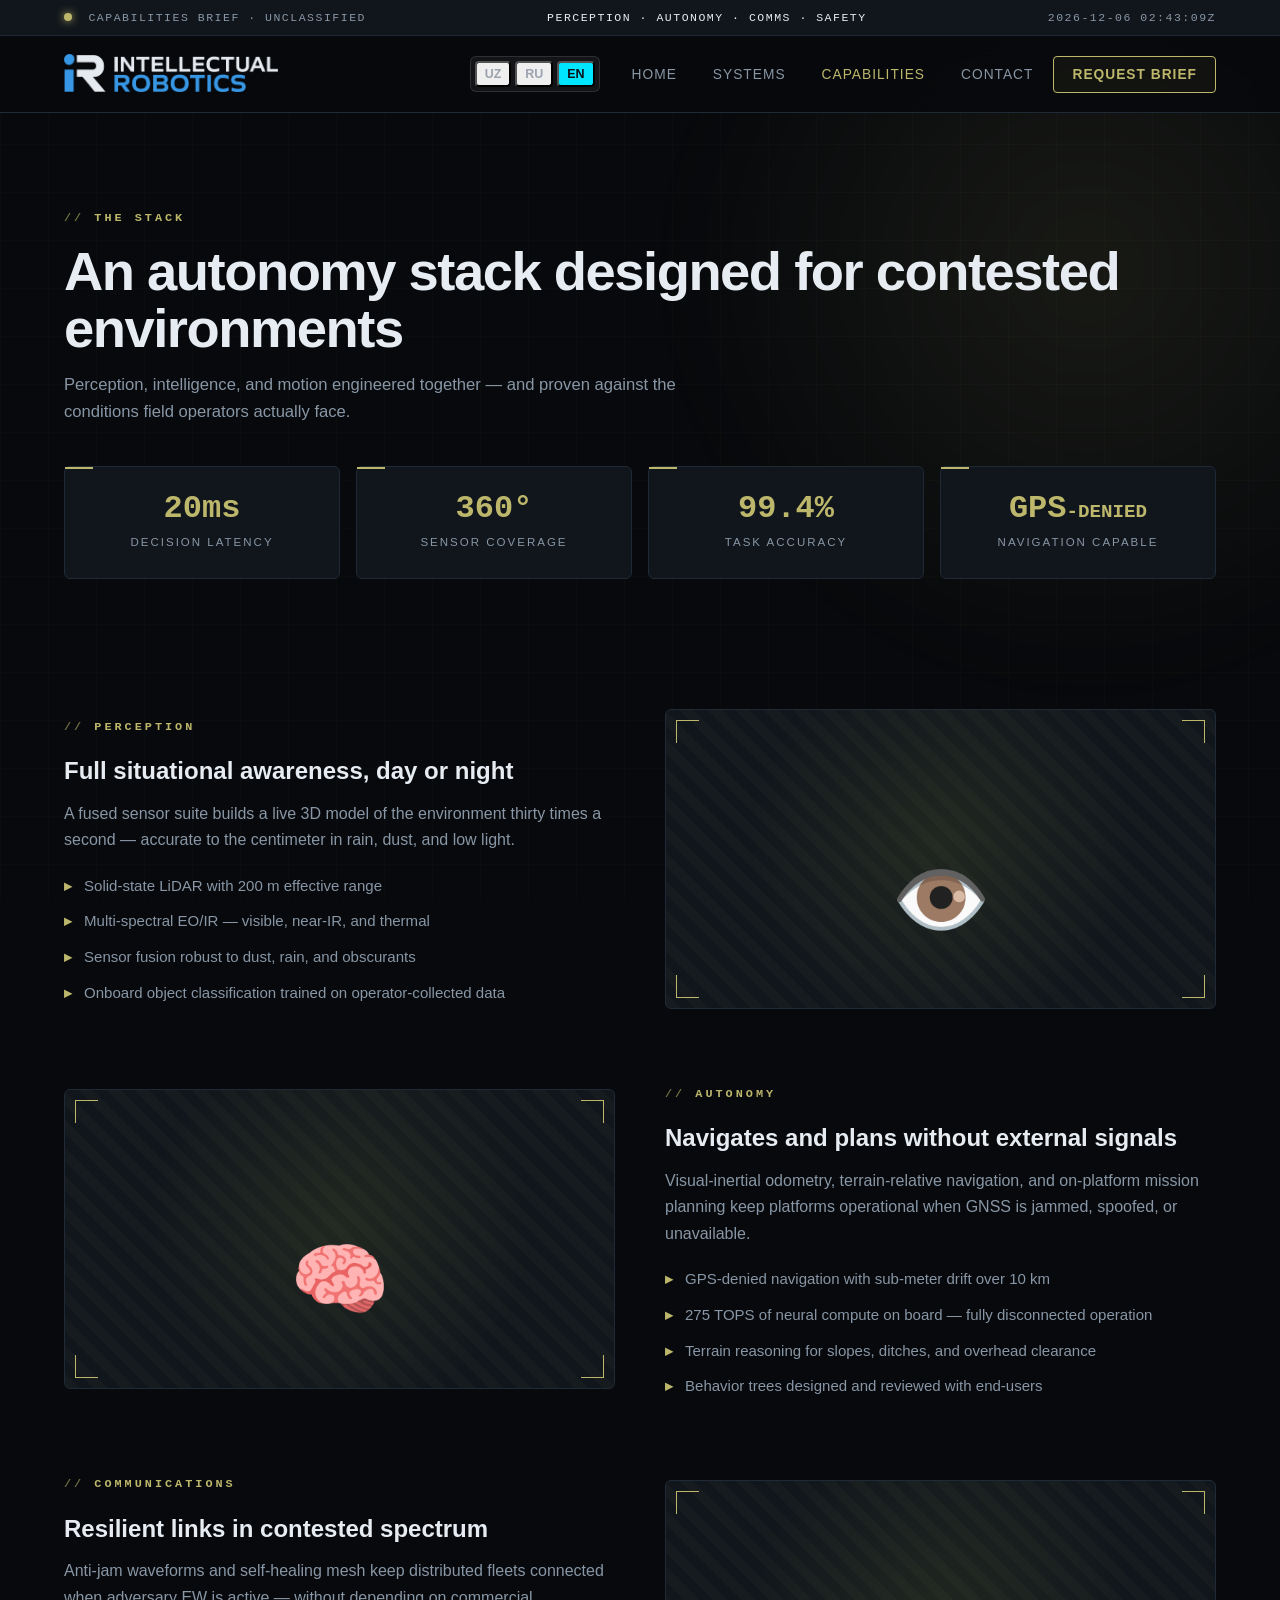
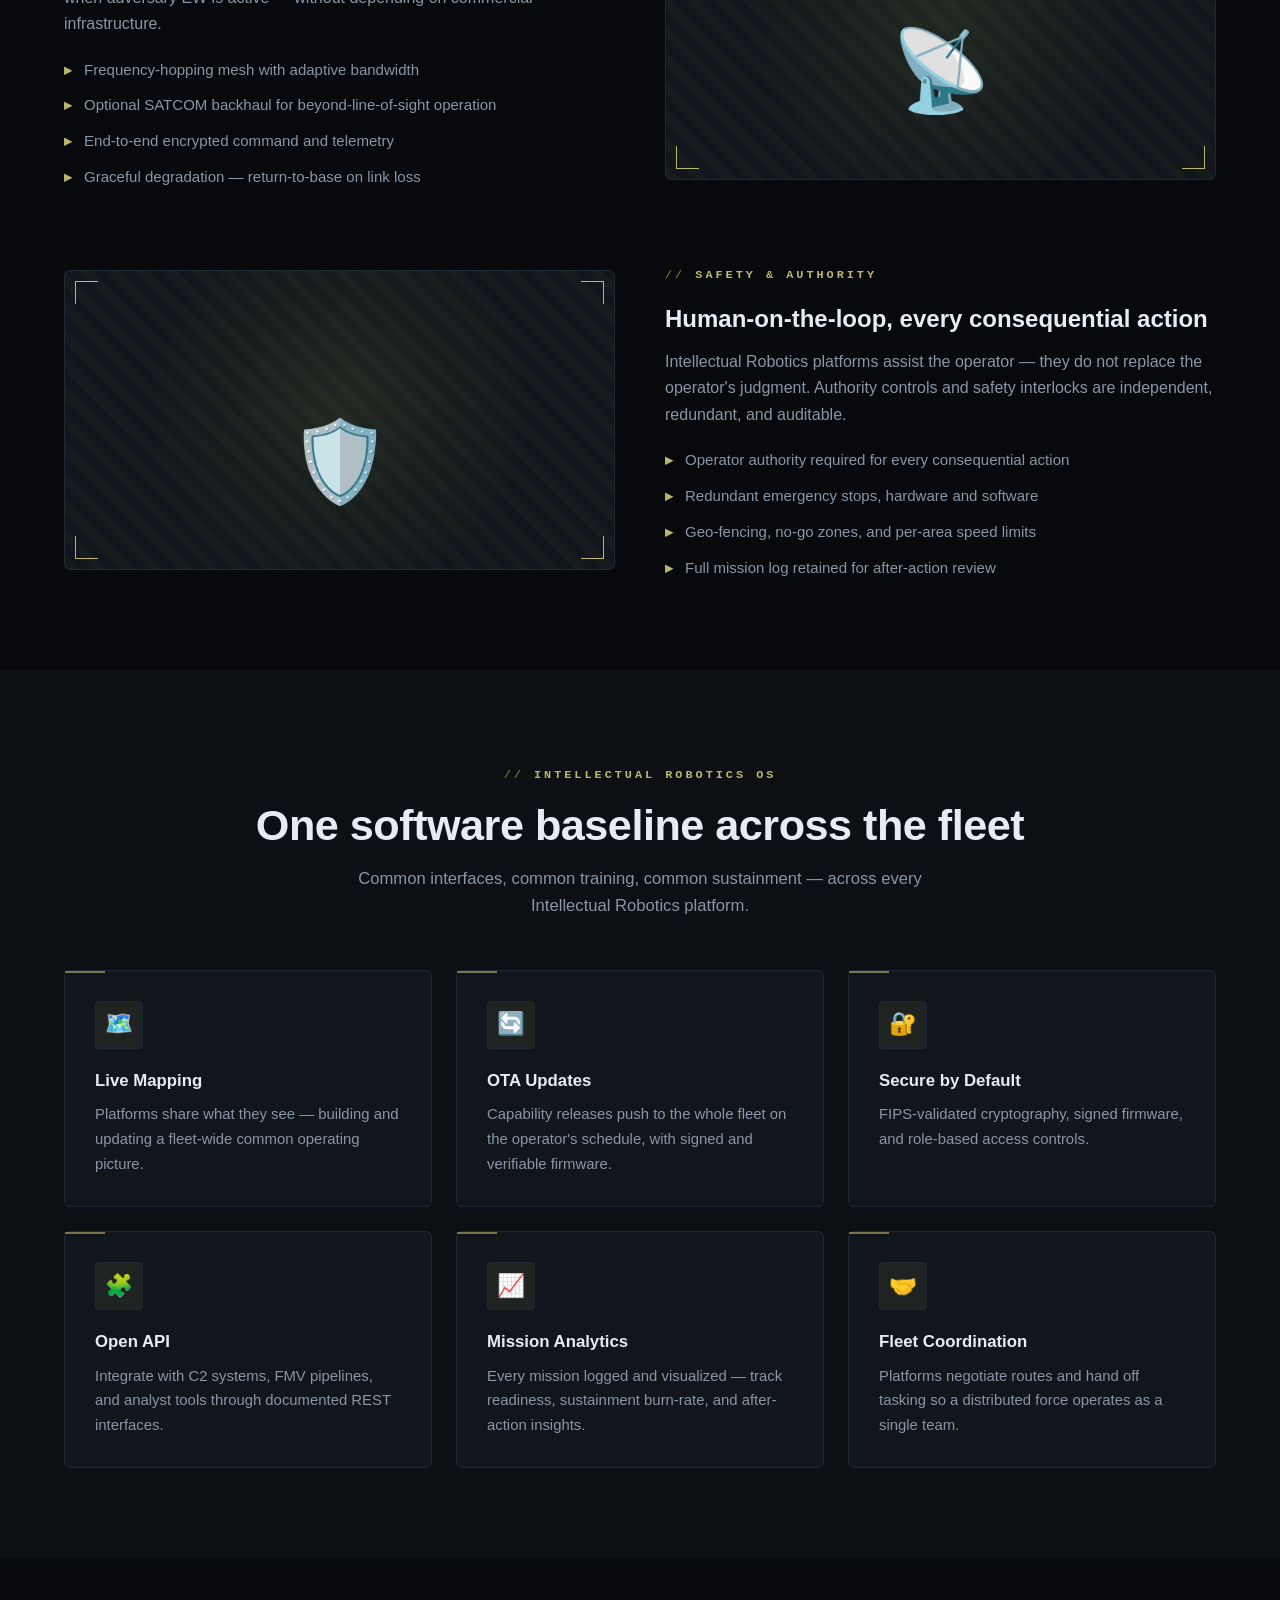
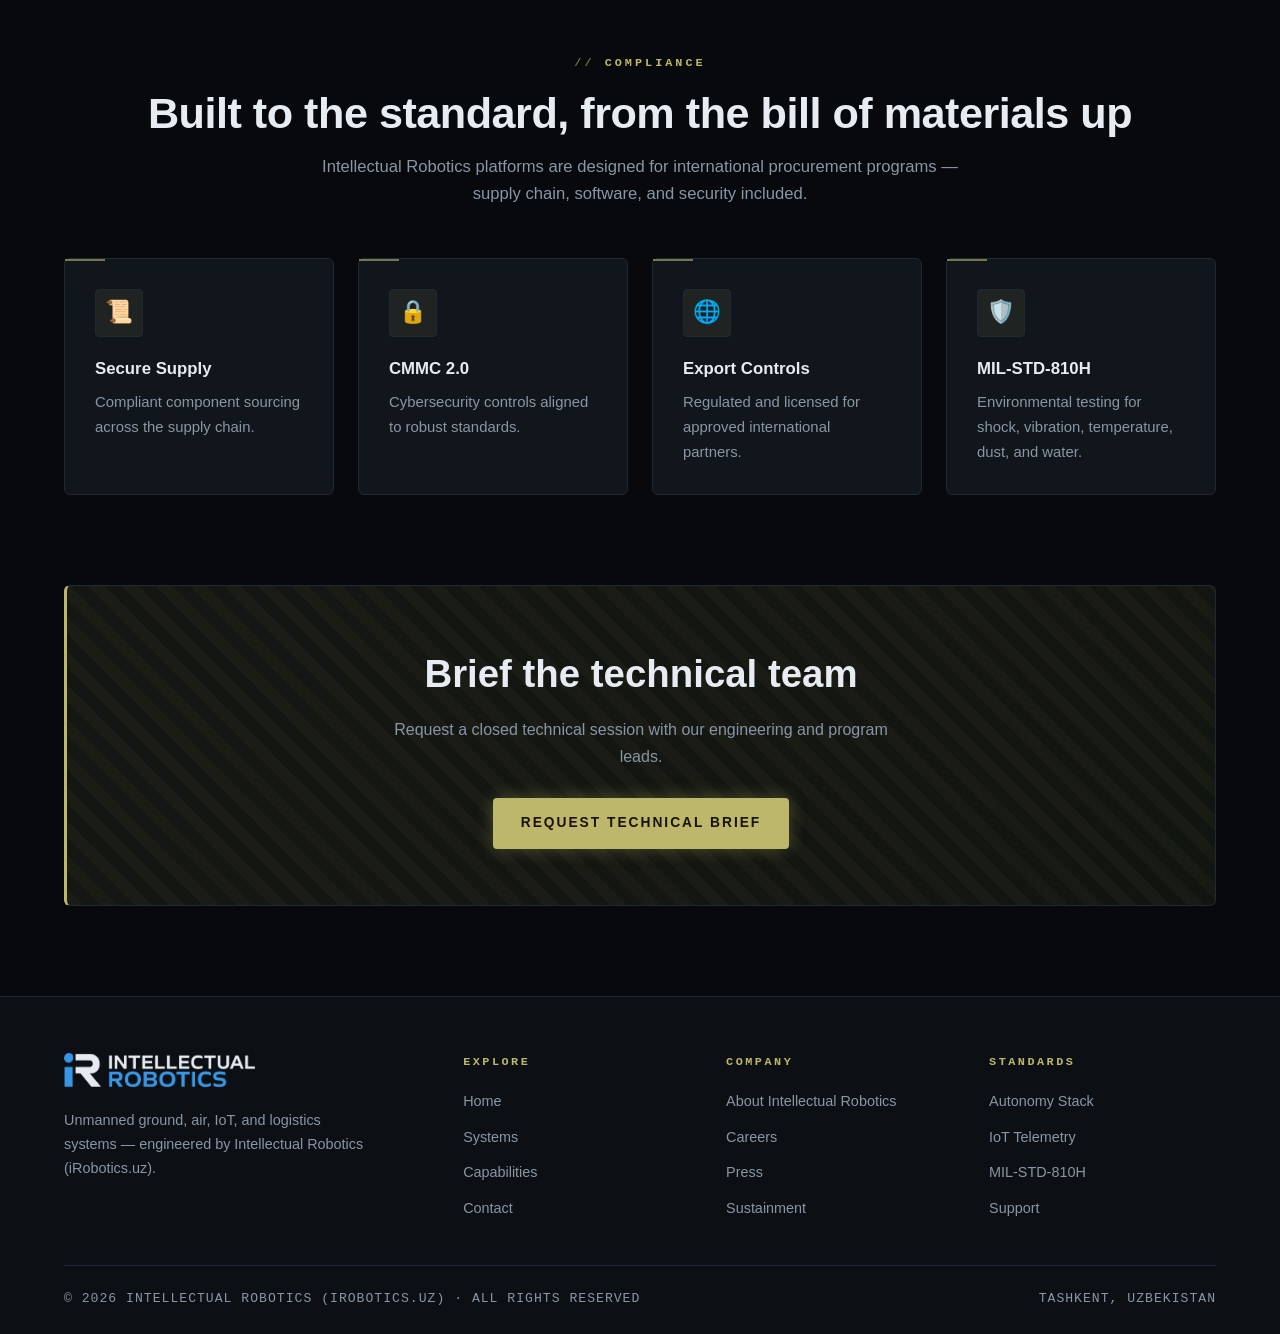
==== commit 76d3aea8: "Add Google Search compliant square iR favicons" ====
--- a/capabilities.html
+++ b/capabilities.html
@@ -5,9 +5,12 @@
 <meta name="viewport" content="width=device-width, initial-scale=1.0" />
 <title>Capabilities — Intellectual Robotics (iRobotics.uz)</title>
 <meta name="description" content="Inside the Intellectual Robotics autonomy stack: GPS-denied navigation, resilient communications, onboard AI, and human-on-the-loop safety." />
-<link rel="icon" type="image/png" sizes="32x32" href="assets/favicon-32.png" />
-<link rel="icon" type="image/png" sizes="180x180" href="assets/favicon.png" />
-<link rel="apple-touch-icon" href="assets/favicon.png" />
+<link rel="icon" href="/favicon.ico" sizes="any" />
+<link rel="icon" type="image/png" sizes="48x48" href="/assets/favicon-48.png" />
+<link rel="icon" type="image/png" sizes="96x96" href="/assets/favicon-96.png" />
+<link rel="icon" type="image/png" sizes="192x192" href="/assets/favicon-192.png" />
+<link rel="icon" type="image/png" sizes="32x32" href="/assets/favicon-32.png" />
+<link rel="apple-touch-icon" sizes="180x180" href="/assets/favicon.png" />
 <link rel="stylesheet" href="style.css" />
 </head>
 <body>
